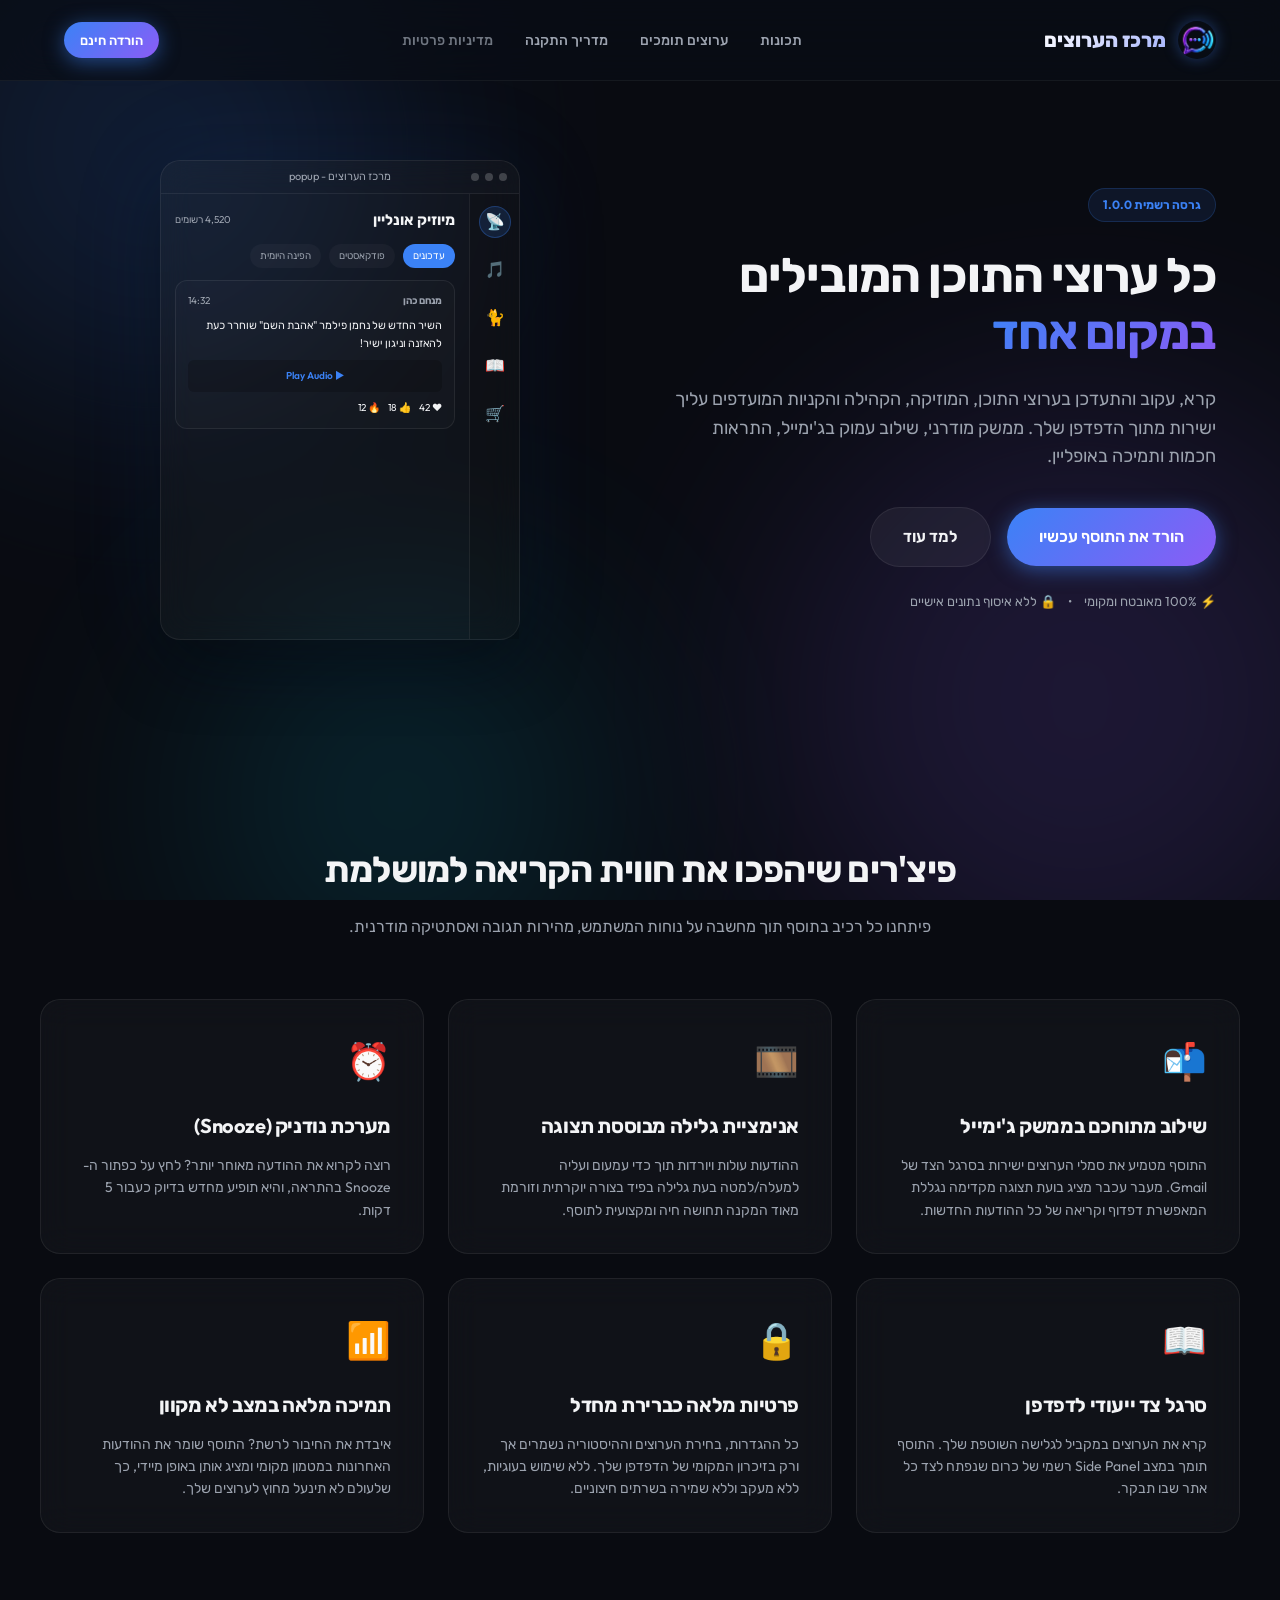
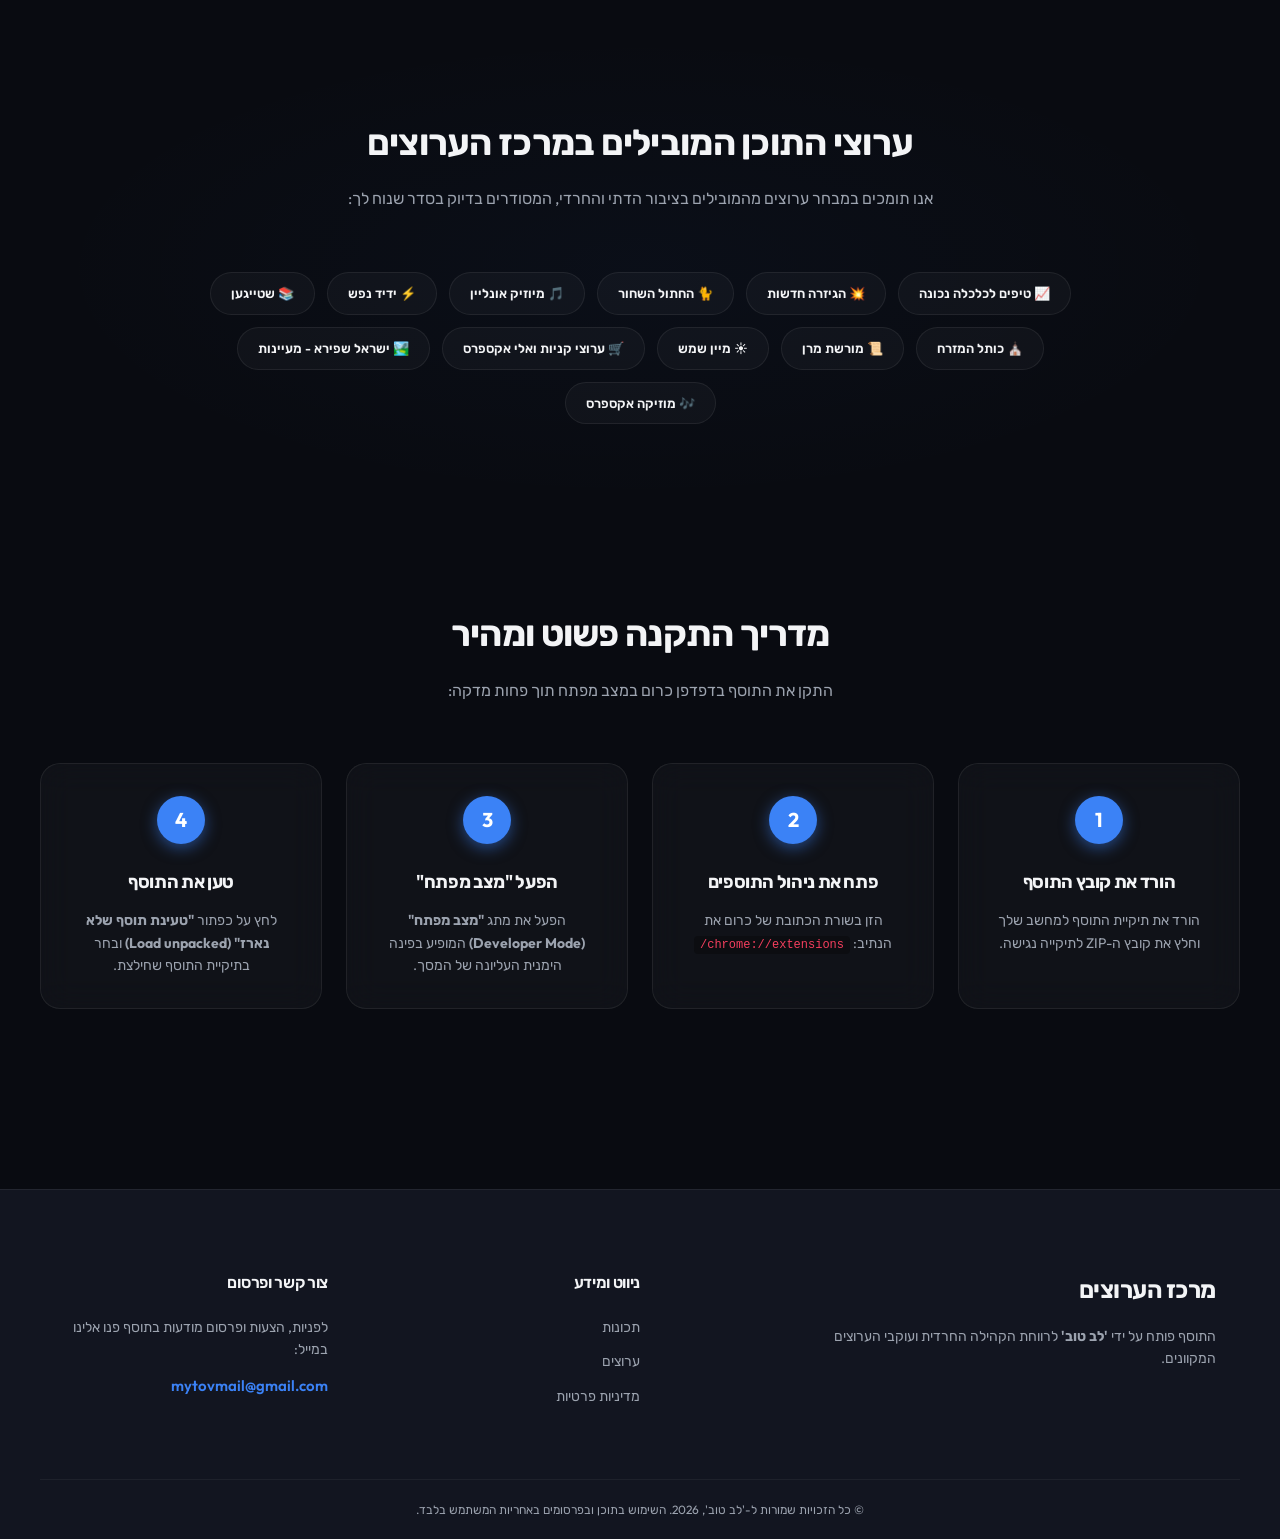
==== index.html @ 49b7ddda "Initial commit of Channel Center website landing page and privacy policy" ====
<!DOCTYPE html>
<html lang="he" dir="rtl">
<head>
  <meta charset="UTF-8">
  <meta name="viewport" content="width=device-width, initial-scale=1.0">
  <title>מרכז הערוצים - תוסף קריאת ערוצי תוכן לכרום</title>
  <!-- Google Fonts: Outfit & Inter for premium Hebrew/English typography -->
  <link rel="preconnect" href="https://fonts.googleapis.com">
  <link rel="preconnect" href="https://fonts.gstatic.com" crossorigin>
  <link href="https://fonts.googleapis.com/css2?family=Inter:wght@300;400;500;600;700;800&family=Outfit:wght@300;400;500;600;700;800&family=Rubik:wght@300;400;500;600;700;800&display=swap" rel="stylesheet">
  <link rel="stylesheet" href="style.css">
</head>
<body>
  <!-- Ambient background glow effect -->
  <div class="glow-container">
    <div class="glow-ball ball-1"></div>
    <div class="glow-ball ball-2"></div>
    <div class="glow-ball ball-3"></div>
  </div>

  <header class="main-header">
    <div class="header-container container">
      <div class="logo-area">
        <img src="logo.png" alt="לוגו מרכז הערוצים" class="logo-img" onerror="this.src='https://cdn-icons-png.flaticon.com/512/3661/3661348.png'">
        <span class="logo-text">מרכז הערוצים</span>
      </div>
      <nav class="main-nav">
        <a href="#features">תכונות</a>
        <a href="#channels">ערוצים תומכים</a>
        <a href="#installation">מדריך התקנה</a>
        <a href="privacy.html" class="nav-secondary">מדיניות פרטיות</a>
      </nav>
      <a href="#installation" class="btn btn-primary btn-sm">הורדה חינם</a>
    </div>
  </header>

  <main>
    <!-- Hero Section -->
    <section class="hero-section container">
      <div class="hero-content">
        <div class="badge">גרסה רשמית 1.0.0</div>
        <h1>כל ערוצי התוכן המובילים <span class="text-gradient">במקום אחד</span></h1>
        <p class="hero-subtitle">
          קרא, עקוב והתעדכן בערוצי התוכן, המוזיקה, הקהילה והקניות המועדפים עליך ישירות מתוך הדפדפן שלך. ממשק מודרני, שילוב עמוק בג'ימייל, התראות חכמות ותמיכה באופליין.
        </p>
        <div class="hero-actions">
          <a href="#installation" class="btn btn-primary btn-lg">הורד את התוסף עכשיו</a>
          <a href="#features" class="btn btn-secondary btn-lg">למד עוד</a>
        </div>
        <div class="hero-meta">
          <span>⚡ 100% מאובטח ומקומי</span>
          <span>•</span>
          <span>🔒 ללא איסוף נתונים אישיים</span>
        </div>
      </div>

      <!-- Extension Mockup Preview -->
      <div class="hero-mockup-wrapper">
        <div class="glass-card mockup-card">
          <div class="mockup-header">
            <div class="mockup-dots">
              <span></span><span></span><span></span>
            </div>
            <div class="mockup-title">מרכז הערוצים - popup</div>
          </div>
          <div class="mockup-body">
            <!-- Sidebar -->
            <div class="mockup-sidebar">
              <div class="mockup-sidebar-item active">📡</div>
              <div class="mockup-sidebar-item">🎵</div>
              <div class="mockup-sidebar-item">🐈</div>
              <div class="mockup-sidebar-item">📖</div>
              <div class="mockup-sidebar-item">🛒</div>
            </div>
            <!-- Main Content Area -->
            <div class="mockup-feed">
              <div class="mockup-feed-header">
                <span class="feed-ch-title">מיוזיק אונליין</span>
                <span class="feed-ch-badge">4,520 רשומים</span>
              </div>
              <div class="mockup-tabs">
                <span class="mockup-tab active">עדכונים</span>
                <span class="mockup-tab">פודקאסטים</span>
                <span class="mockup-tab">הפינה היומית</span>
              </div>
              <!-- Cards -->
              <div class="mockup-card-item">
                <div class="card-item-header">
                  <strong>מנחם כהן</strong>
                  <span>14:32</span>
                </div>
                <p>השיר החדש של נחמן פילמר "אהבת השם" שוחרר כעת להאזנה וניגון ישיר!</p>
                <div class="card-item-media">▶ Play Audio</div>
                <div class="card-item-reactions">
                  <span>❤️ 42</span><span>👍 18</span><span>🔥 12</span>
                </div>
              </div>
            </div>
          </div>
        </div>
      </div>
    </section>

    <!-- Features Section -->
    <section id="features" class="features-section container">
      <div class="section-header">
        <h2>פיצ'רים שיהפכו את חווית הקריאה למושלמת</h2>
        <p>פיתחנו כל רכיב בתוסף תוך מחשבה על נוחות המשתמש, מהירות תגובה ואסתטיקה מודרנית.</p>
      </div>

      <div class="features-grid">
        <!-- Feature 1 -->
        <div class="glass-card feature-card">
          <div class="feature-icon">📬</div>
          <h3>שילוב מתוחכם בממשק ג'ימייל</h3>
          <p>
            התוסף מטמיע את סמלי הערוצים ישירות בסרגל הצד של Gmail. מעבר עכבר מציג בועת תצוגה מקדימה נגללת המאפשרת דפדוף וקריאה של כל ההודעות החדשות.
          </p>
        </div>

        <!-- Feature 2 -->
        <div class="glass-card feature-card">
          <div class="feature-icon">🎞️</div>
          <h3>אנימציית גלילה מבוססת תצוגה</h3>
          <p>
            ההודעות עולות ויורדות תוך כדי עמעום ועליה למעלה/למטה בעת גלילה בפיד בצורה יוקרתית וזורמת מאוד המקנה תחושה חיה ומקצועית לתוסף.
          </p>
        </div>

        <!-- Feature 3 -->
        <div class="glass-card feature-card">
          <div class="feature-icon">⏰</div>
          <h3>מערכת נודניק (Snooze)</h3>
          <p>
            רוצה לקרוא את ההודעה מאוחר יותר? לחץ על כפתור ה-Snooze בהתראה, והיא תופיע מחדש בדיוק כעבור 5 דקות.
          </p>
        </div>

        <!-- Feature 4 -->
        <div class="glass-card feature-card">
          <div class="feature-icon">📖</div>
          <h3>סרגל צד ייעודי לדפדפן</h3>
          <p>
            קרא את הערוצים במקביל לגלישה השוטפת שלך. התוסף תומך במצב Side Panel רשמי של כרום שנפתח לצד כל אתר שבו תבקר.
          </p>
        </div>

        <!-- Feature 5 -->
        <div class="glass-card feature-card">
          <div class="feature-icon">🔒</div>
          <h3>פרטיות מלאה כברירת מחדל</h3>
          <p>
            כל ההגדרות, בחירת הערוצים וההיסטוריה נשמרים אך ורק בזיכרון המקומי של הדפדפן שלך. ללא שימוש בעוגיות, ללא מעקב וללא שמירה בשרתים חיצוניים.
          </p>
        </div>

        <!-- Feature 6 -->
        <div class="glass-card feature-card">
          <div class="feature-icon">📶</div>
          <h3>תמיכה מלאה במצב לא מקוון</h3>
          <p>
            איבדת את החיבור לרשת? התוסף שומר את ההודעות האחרונות במטמון מקומי ומציג אותן באופן מיידי, כך שלעולם לא תינעל מחוץ לערוצים שלך.
          </p>
        </div>
      </div>
    </section>

    <!-- Supported Channels Section -->
    <section id="channels" class="channels-section container">
      <div class="section-header">
        <h2>ערוצי התוכן המובילים במרכז הערוצים</h2>
        <p>אנו תומכים במבחר ערוצים מהמובילים בציבור הדתי והחרדי, המסודרים בדיוק בסדר שנוח לך:</p>
      </div>

      <div class="channels-list-showcase">
        <div class="channel-pill">📈 טיפים לכלכלה נכונה</div>
        <div class="channel-pill">💥 הגיזרה חדשות</div>
        <div class="channel-pill">🐈 החתול השחור</div>
        <div class="channel-pill">🎵 מיוזיק אונליין</div>
        <div class="channel-pill">⚡ ידיד נפש</div>
        <div class="channel-pill">📚 שטייגען</div>
        <div class="channel-pill">⛪ כותל המזרח</div>
        <div class="channel-pill">📜 מורשת מרן</div>
        <div class="channel-pill">☀️ מיין שמש</div>
        <div class="channel-pill">🛒 ערוצי קניות ואלי אקספרס</div>
        <div class="channel-pill">🏞️ ישראל שפירא - מעיינות</div>
        <div class="channel-pill">🎶 מוזיקה אקספרס</div>
      </div>
    </section>

    <!-- Installation & Setup Guide -->
    <section id="installation" class="installation-section container">
      <div class="section-header">
        <h2>מדריך התקנה פשוט ומהיר</h2>
        <p>התקן את התוסף בדפדפן כרום במצב מפתח תוך פחות מדקה:</p>
      </div>

      <div class="installation-steps">
        <div class="step-card glass-card">
          <div class="step-num">1</div>
          <h4>הורד את קובץ התוסף</h4>
          <p>הורד את תיקיית התוסף למחשב שלך וחלץ את קובץ ה-ZIP לתיקייה נגישה.</p>
        </div>

        <div class="step-card glass-card">
          <div class="step-num">2</div>
          <h4>פתח את ניהול התוספים</h4>
          <p>הזן בשורת הכתובת של כרום את הנתיב: <code>chrome://extensions/</code></p>
        </div>

        <div class="step-card glass-card">
          <div class="step-num">3</div>
          <h4>הפעל "מצב מפתח"</h4>
          <p>הפעל את מתג <strong>"מצב מפתח" (Developer Mode)</strong> המופיע בפינה הימנית העליונה של המסך.</p>
        </div>

        <div class="step-card glass-card">
          <div class="step-num">4</div>
          <h4>טען את התוסף</h4>
          <p>לחץ על כפתור <strong>"טעינת תוסף שלא נארז" (Load unpacked)</strong> ובחר בתיקיית התוסף שחילצת.</p>
        </div>
      </div>
    </section>
  </main>

  <footer class="main-footer">
    <div class="footer-container container">
      <div class="footer-about">
        <h3>מרכז הערוצים</h3>
        <p>התוסף פותח על ידי <strong>'לב טוב'</strong> לרווחת הקהילה החרדית ועוקבי הערוצים המקוונים.</p>
      </div>
      <div class="footer-links">
        <h4>ניווט ומידע</h4>
        <a href="#features">תכונות</a>
        <a href="#channels">ערוצים</a>
        <a href="privacy.html">מדיניות פרטיות</a>
      </div>
      <div class="footer-contact">
        <h4>צור קשר ופרסום</h4>
        <p>לפניות, הצעות ופרסום מודעות בתוסף פנו אלינו במייל:</p>
        <a href="mailto:mytovmail@gmail.com" class="mail-link">mytovmail@gmail.com</a>
      </div>
    </div>
    <div class="footer-bottom container">
      <p>© כל הזכויות שמורות ל-'לב טוב', 2026. השימוש בתוכן ובפרסומים באחריות המשתמש בלבד.</p>
    </div>
  </footer>

  <script src="script.js"></script>
</body>
</html>
---- style.css ----
/* Reset & Global Styles */
* {
  margin: 0;
  padding: 0;
  box-sizing: border-box;
}

:root {
  --bg-primary: #090b11;
  --bg-secondary: #121520;
  --bg-glass: rgba(255, 255, 255, 0.03);
  --border-glass: rgba(255, 255, 255, 0.07);
  --text: #f3f4f6;
  --text-muted: #9ca3af;
  --accent: #3b82f6;
  --accent-glow: rgba(59, 130, 246, 0.5);
  --accent-purple: #8b5cf6;
  --radius-lg: 20px;
  --radius-md: 12px;
  --transition: all 0.3s cubic-bezier(0.16, 1, 0.3, 1);
}

html {
  scroll-behavior: smooth;
}

body {
  background-color: var(--bg-primary);
  color: var(--text);
  font-family: 'Outfit', 'Rubik', 'Inter', sans-serif;
  overflow-x: hidden;
  line-height: 1.6;
  text-align: right;
}

.container {
  width: 100%;
  max-width: 1200px;
  margin: 0 auto;
  padding: 0 24px;
}

/* Ambient Background Glow */
.glow-container {
  position: absolute;
  top: 0;
  left: 0;
  width: 100%;
  height: 100%;
  overflow: hidden;
  z-index: -1;
  pointer-events: none;
}

.glow-ball {
  position: absolute;
  border-radius: 50%;
  filter: blur(120px);
  opacity: 0.15;
}

.ball-1 {
  width: 500px;
  height: 500px;
  background: var(--accent);
  top: -100px;
  left: -100px;
}

.ball-2 {
  width: 600px;
  height: 600px;
  background: var(--accent-purple);
  top: 400px;
  right: -100px;
}

.ball-3 {
  width: 400px;
  height: 400px;
  background: #06b6d4;
  bottom: -100px;
  left: 200px;
}

/* Typography Utility */
h1, h2, h3, h4 {
  font-weight: 700;
  letter-spacing: -0.02em;
}

.text-gradient {
  background: linear-gradient(135deg, var(--accent) 0%, var(--accent-purple) 100%);
  -webkit-background-clip: text;
  -webkit-text-fill-color: transparent;
}

/* Glassmorphic Card */
.glass-card {
  background: var(--bg-glass);
  border: 1px solid var(--border-glass);
  border-radius: var(--radius-lg);
  backdrop-filter: blur(16px);
  -webkit-backdrop-filter: blur(16px);
  transition: var(--transition);
}

/* Buttons */
.btn {
  display: inline-flex;
  align-items: center;
  justify-content: center;
  font-weight: 600;
  text-decoration: none;
  border-radius: 30px;
  transition: var(--transition);
  cursor: pointer;
}

.btn-primary {
  background: linear-gradient(135deg, var(--accent) 0%, var(--accent-purple) 100%);
  color: white;
  box-shadow: 0 4px 20px var(--accent-glow);
}

.btn-primary:hover {
  transform: translateY(-2px);
  box-shadow: 0 6px 24px rgba(59, 130, 246, 0.7);
}

.btn-secondary {
  background: rgba(255, 255, 255, 0.05);
  color: var(--text);
  border: 1px solid var(--border-glass);
}

.btn-secondary:hover {
  background: rgba(255, 255, 255, 0.1);
  transform: translateY(-2px);
}

.btn-sm {
  padding: 8px 16px;
  font-size: 13px;
}

.btn-lg {
  padding: 16px 32px;
  font-size: 16px;
}

/* Main Header */
.main-header {
  position: fixed;
  top: 0;
  left: 0;
  width: 100%;
  z-index: 1000;
  backdrop-filter: blur(20px);
  -webkit-backdrop-filter: blur(20px);
  border-bottom: 1px solid rgba(255, 255, 255, 0.05);
  background: rgba(9, 13, 22, 0.7);
}

.header-container {
  height: 80px;
  display: flex;
  align-items: center;
  justify-content: space-between;
}

.logo-area {
  display: flex;
  align-items: center;
  gap: 12px;
}

.logo-img {
  width: 38px;
  height: 38px;
  border-radius: 50%;
  object-fit: cover;
  box-shadow: 0 0 15px rgba(59, 130, 246, 0.4);
}

.logo-text {
  font-size: 20px;
  font-weight: 800;
  background: linear-gradient(135deg, #fff 0%, #a5b4fc 100%);
  -webkit-background-clip: text;
  -webkit-text-fill-color: transparent;
}

.main-nav {
  display: flex;
  align-items: center;
  gap: 32px;
}

.main-nav a {
  color: var(--text-muted);
  text-decoration: none;
  font-weight: 500;
  font-size: 14px;
  transition: var(--transition);
}

.main-nav a:hover {
  color: var(--text);
}

.main-nav .nav-secondary {
  opacity: 0.7;
}

/* Hero Section */
.hero-section {
  padding-top: 160px;
  padding-bottom: 100px;
  display: flex;
  align-items: center;
  justify-content: space-between;
  gap: 48px;
}

.hero-content {
  flex: 1;
  max-width: 600px;
}

.badge {
  display: inline-block;
  padding: 6px 14px;
  border-radius: 20px;
  background: rgba(59, 130, 246, 0.1);
  color: var(--accent);
  border: 1px solid rgba(59, 130, 246, 0.2);
  font-size: 12px;
  font-weight: 700;
  margin-bottom: 24px;
}

.hero-content h1 {
  font-size: 48px;
  line-height: 1.2;
  margin-bottom: 24px;
}

.hero-subtitle {
  color: var(--text-muted);
  font-size: 18px;
  margin-bottom: 36px;
  font-weight: 400;
}

.hero-actions {
  display: flex;
  align-items: center;
  gap: 16px;
  margin-bottom: 24px;
}

.hero-meta {
  font-size: 13px;
  color: var(--text-muted);
  display: flex;
  gap: 12px;
}

/* Extension Mockup */
.hero-mockup-wrapper {
  flex: 1;
  display: flex;
  justify-content: center;
}

.mockup-card {
  width: 360px;
  height: 480px;
  display: flex;
  flex-direction: column;
  box-shadow: 0 30px 60px rgba(0,0,0,0.4), 0 0 100px rgba(59, 130, 246, 0.1);
}

.mockup-header {
  padding: 12px;
  border-bottom: 1px solid var(--border-glass);
  display: flex;
  align-items: center;
  position: relative;
}

.mockup-dots {
  display: flex;
  gap: 6px;
}

.mockup-dots span {
  width: 8px;
  height: 8px;
  border-radius: 50%;
  background: rgba(255,255,255,0.2);
}

.mockup-title {
  position: absolute;
  left: 50%;
  top: 50%;
  transform: translate(-50%, -50%);
  font-size: 11px;
  color: var(--text-muted);
}

.mockup-body {
  display: flex;
  flex: 1;
  overflow: hidden;
}

.mockup-sidebar {
  width: 50px;
  border-left: 1px solid var(--border-glass);
  display: flex;
  flex-direction: column;
  align-items: center;
  padding: 12px 0;
  gap: 16px;
  background: rgba(0,0,0,0.15);
}

.mockup-sidebar-item {
  width: 32px;
  height: 32px;
  border-radius: 50%;
  display: flex;
  align-items: center;
  justify-content: center;
  font-size: 16px;
  cursor: pointer;
  transition: var(--transition);
}

.mockup-sidebar-item.active {
  background: rgba(59, 130, 246, 0.15);
  border: 1px solid rgba(59, 130, 246, 0.3);
}

.mockup-feed {
  flex: 1;
  padding: 14px;
  display: flex;
  flex-direction: column;
  gap: 12px;
  overflow-y: auto;
}

.mockup-feed-header {
  display: flex;
  justify-content: space-between;
  align-items: center;
}

.feed-ch-title {
  font-weight: 700;
  font-size: 15px;
}

.feed-ch-badge {
  font-size: 10px;
  color: var(--text-muted);
}

.mockup-tabs {
  display: flex;
  gap: 8px;
}

.mockup-tab {
  font-size: 10px;
  padding: 4px 10px;
  border-radius: 20px;
  background: rgba(255,255,255,0.03);
  color: var(--text-muted);
}

.mockup-tab.active {
  background: var(--accent);
  color: white;
}

.mockup-card-item {
  background: rgba(255,255,255,0.02);
  border: 1px solid var(--border-glass);
  border-radius: var(--radius-md);
  padding: 12px;
  display: flex;
  flex-direction: column;
  gap: 8px;
}

.card-item-header {
  display: flex;
  justify-content: space-between;
  font-size: 10px;
  color: var(--text-muted);
}

.mockup-card-item p {
  font-size: 11px;
}

.card-item-media {
  background: rgba(0,0,0,0.2);
  padding: 8px;
  border-radius: 6px;
  font-size: 10px;
  text-align: center;
  color: var(--accent);
  font-weight: 600;
}

.card-item-reactions {
  display: flex;
  gap: 8px;
  font-size: 10px;
}

/* Features Section */
.features-section {
  padding: 100px 0;
}

.section-header {
  text-align: center;
  max-width: 700px;
  margin: 0 auto 60px;
}

.section-header h2 {
  font-size: 36px;
  margin-bottom: 16px;
}

.section-header p {
  color: var(--text-muted);
  font-size: 16px;
}

.features-grid {
  display: grid;
  grid-template-columns: repeat(auto-fill, minmax(320px, 1fr));
  gap: 24px;
}

.feature-card {
  padding: 32px;
}

.feature-card:hover {
  transform: translateY(-4px);
  border-color: rgba(59, 130, 246, 0.2);
  box-shadow: 0 10px 30px rgba(59, 130, 246, 0.05);
}

.feature-icon {
  font-size: 36px;
  margin-bottom: 20px;
}

.feature-card h3 {
  font-size: 20px;
  margin-bottom: 12px;
}

.feature-card p {
  color: var(--text-muted);
  font-size: 14px;
}

/* Channels Showcase */
.channels-section {
  padding: 80px 0;
  background: radial-gradient(50% 50% at 50% 50%, rgba(59, 130, 246, 0.03) 0%, transparent 100%);
}

.channels-list-showcase {
  display: flex;
  flex-wrap: wrap;
  gap: 12px;
  justify-content: center;
  max-width: 900px;
  margin: 40px auto 0;
}

.channel-pill {
  background: var(--bg-glass);
  border: 1px solid var(--border-glass);
  padding: 10px 20px;
  border-radius: 30px;
  font-size: 13px;
  font-weight: 600;
  transition: var(--transition);
  cursor: default;
}

.channel-pill:hover {
  border-color: var(--accent);
  color: var(--accent);
  transform: translateY(-2px);
  box-shadow: 0 4px 15px rgba(59,130,246,0.15);
}

/* Installation Guide */
.installation-section {
  padding: 100px 0;
}

.installation-steps {
  display: grid;
  grid-template-columns: repeat(auto-fill, minmax(260px, 1fr));
  gap: 24px;
  margin-top: 40px;
}

.step-card {
  padding: 32px;
  text-align: center;
  position: relative;
}

.step-num {
  width: 48px;
  height: 48px;
  border-radius: 50%;
  background: var(--accent);
  color: white;
  display: flex;
  align-items: center;
  justify-content: center;
  font-size: 20px;
  font-weight: 700;
  margin: 0 auto 24px;
  box-shadow: 0 4px 15px var(--accent-glow);
}

.step-card h4 {
  font-size: 18px;
  margin-bottom: 12px;
}

.step-card p {
  color: var(--text-muted);
  font-size: 14px;
}

.step-card code {
  background: rgba(0,0,0,0.3);
  padding: 2px 6px;
  border-radius: 4px;
  font-family: monospace;
  font-size: 12px;
  color: #f43f5e;
}

/* Main Footer */
.main-footer {
  background: var(--bg-secondary);
  border-top: 1px solid var(--border-glass);
  padding: 80px 0 20px;
  margin-top: 80px;
}

.footer-container {
  display: flex;
  flex-wrap: wrap;
  gap: 48px;
  justify-content: space-between;
  margin-bottom: 60px;
}

.footer-about {
  flex: 2;
  min-width: 280px;
}

.footer-about h3 {
  font-size: 24px;
  margin-bottom: 16px;
}

.footer-about p {
  color: var(--text-muted);
  font-size: 14px;
  max-width: 400px;
}

.footer-links, .footer-contact {
  flex: 1;
  min-width: 200px;
}

.footer-links h4, .footer-contact h4 {
  font-size: 16px;
  margin-bottom: 20px;
  font-weight: 600;
}

.footer-links a {
  display: block;
  color: var(--text-muted);
  text-decoration: none;
  margin-bottom: 12px;
  font-size: 14px;
  transition: var(--transition);
}

.footer-links a:hover {
  color: var(--text);
  padding-right: 4px;
}

.footer-contact p {
  color: var(--text-muted);
  font-size: 14px;
  margin-bottom: 12px;
}

.mail-link {
  color: var(--accent);
  text-decoration: none;
  font-weight: 600;
  font-size: 15px;
}

.mail-link:hover {
  text-decoration: underline;
}

.footer-bottom {
  border-top: 1px solid rgba(255,255,255,0.05);
  padding-top: 20px;
  text-align: center;
  font-size: 12px;
  color: var(--text-muted);
}

/* Responsive adjustments */
@media (max-width: 968px) {
  .hero-section {
    flex-direction: column-reverse;
    text-align: center;
    padding-top: 120px;
    gap: 32px;
  }
  
  .hero-content {
    max-width: 100%;
  }

  .hero-meta {
    justify-content: center;
  }
  
  .main-nav {
    display: none;
  }
}
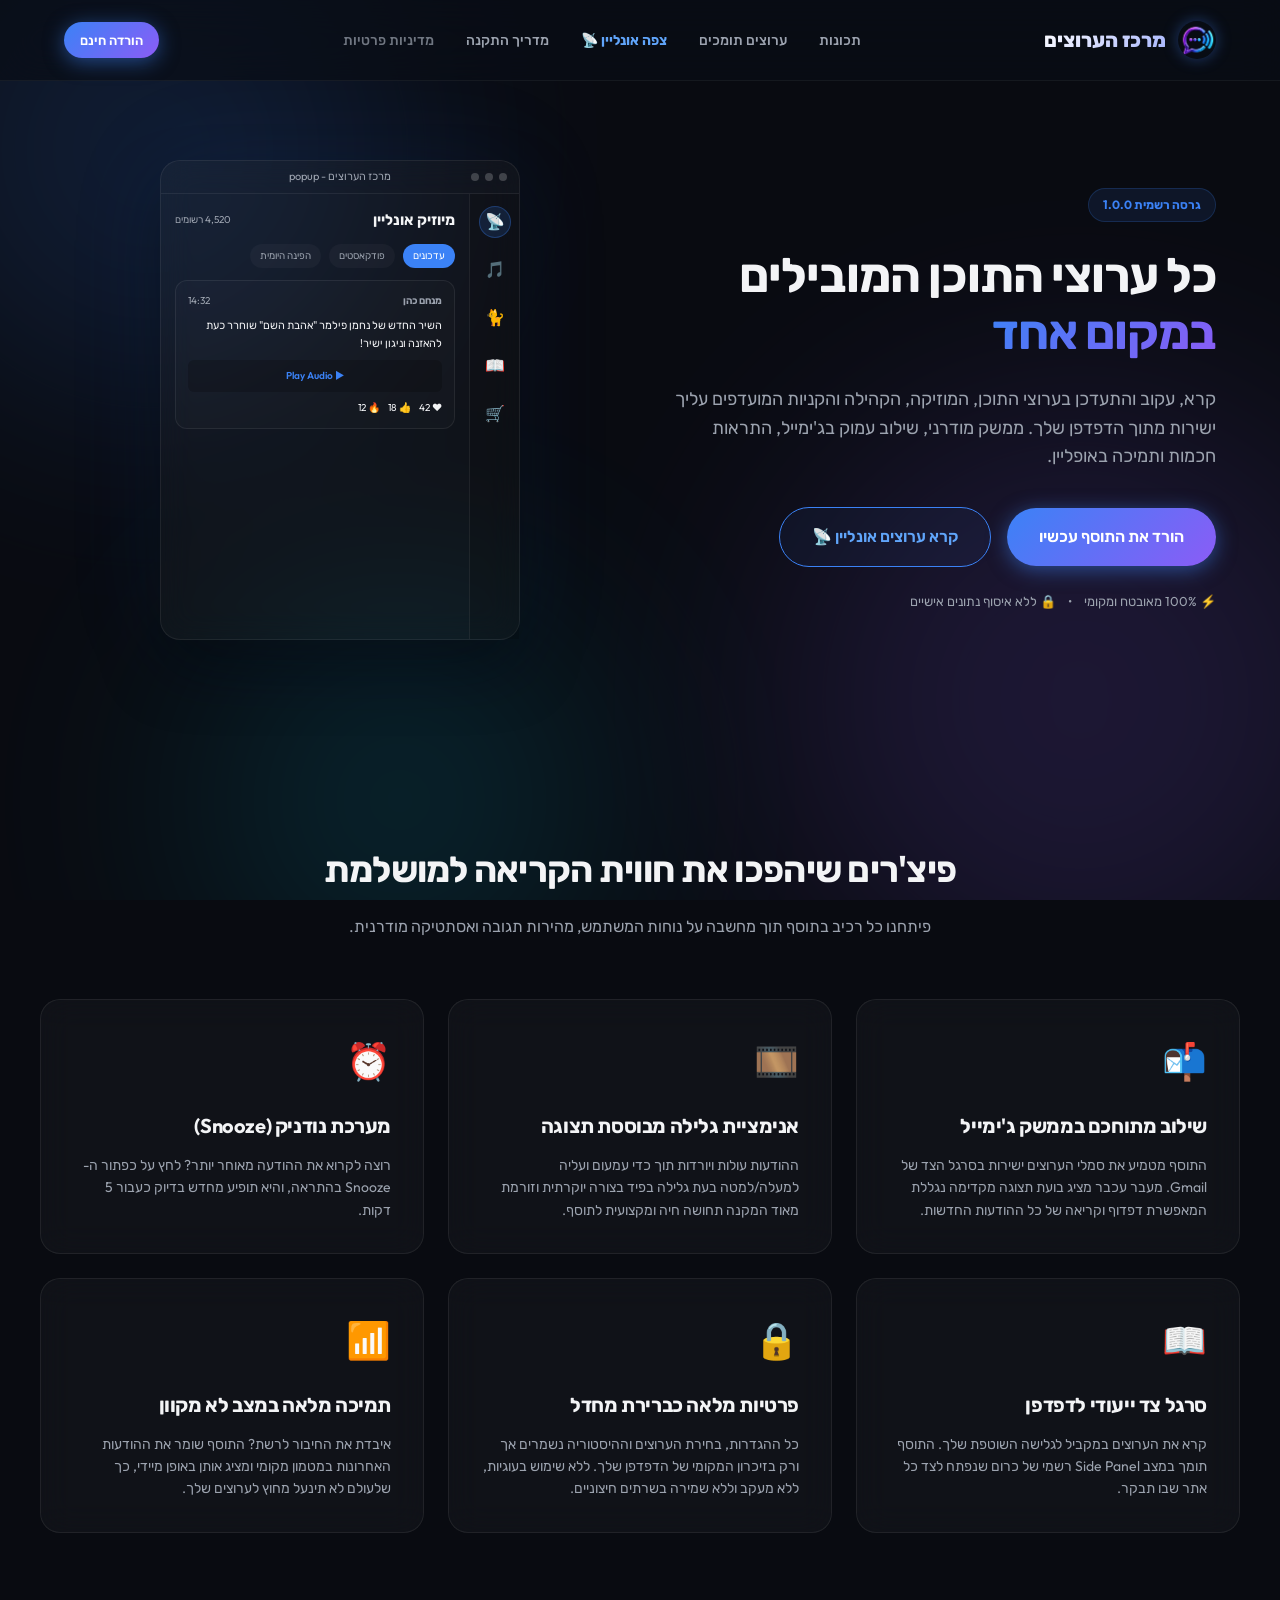
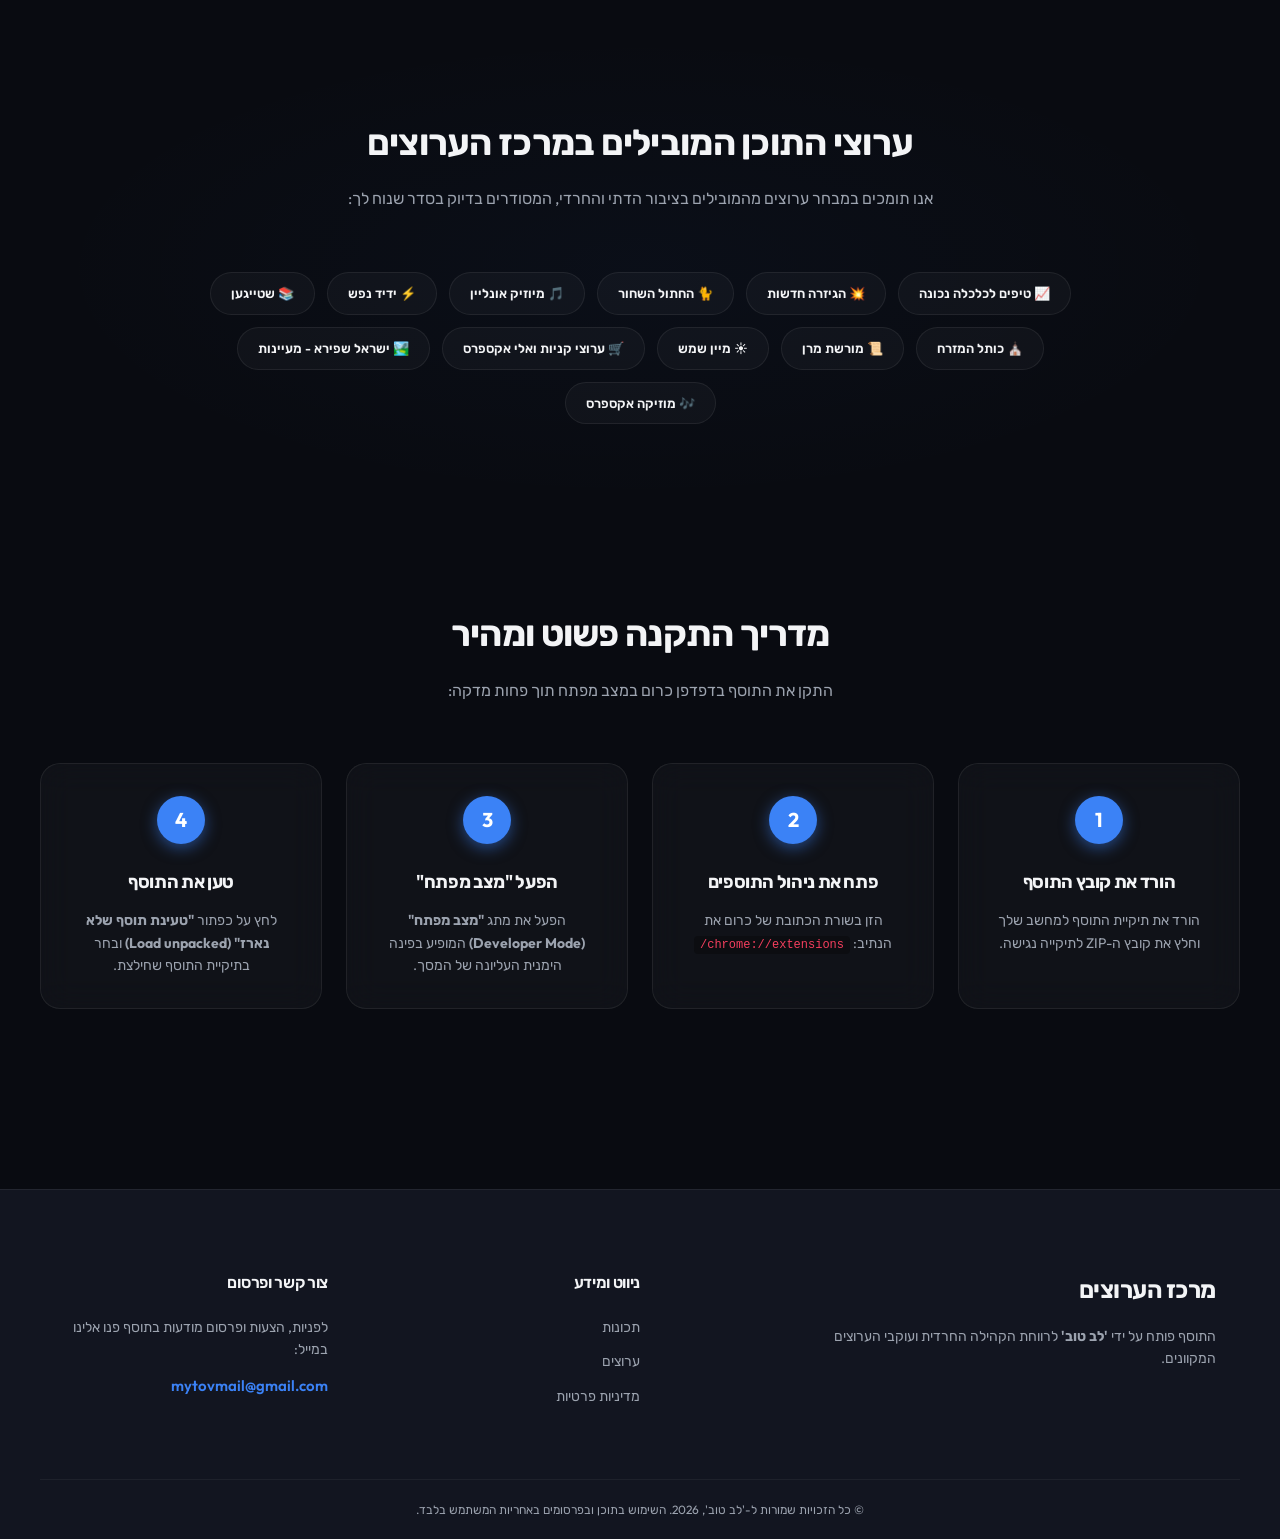
==== commit d6f34b58: "Add online channels viewer app (viewer.html) and integrate links" ====
--- a/index.html
+++ b/index.html
@@ -27,6 +27,7 @@
       <nav class="main-nav">
         <a href="#features">תכונות</a>
         <a href="#channels">ערוצים תומכים</a>
+        <a href="viewer.html" style="font-weight: 700; color: #60a5fa;">צפה אונליין 📡</a>
         <a href="#installation">מדריך התקנה</a>
         <a href="privacy.html" class="nav-secondary">מדיניות פרטיות</a>
       </nav>
@@ -45,7 +46,7 @@
         </p>
         <div class="hero-actions">
           <a href="#installation" class="btn btn-primary btn-lg">הורד את התוסף עכשיו</a>
-          <a href="#features" class="btn btn-secondary btn-lg">למד עוד</a>
+          <a href="viewer.html" class="btn btn-secondary btn-lg" style="border-color: var(--accent); color: #60a5fa; background: rgba(59, 130, 246, 0.05);">קרא ערוצים אונליין 📡</a>
         </div>
         <div class="hero-meta">
           <span>⚡ 100% מאובטח ומקומי</span>
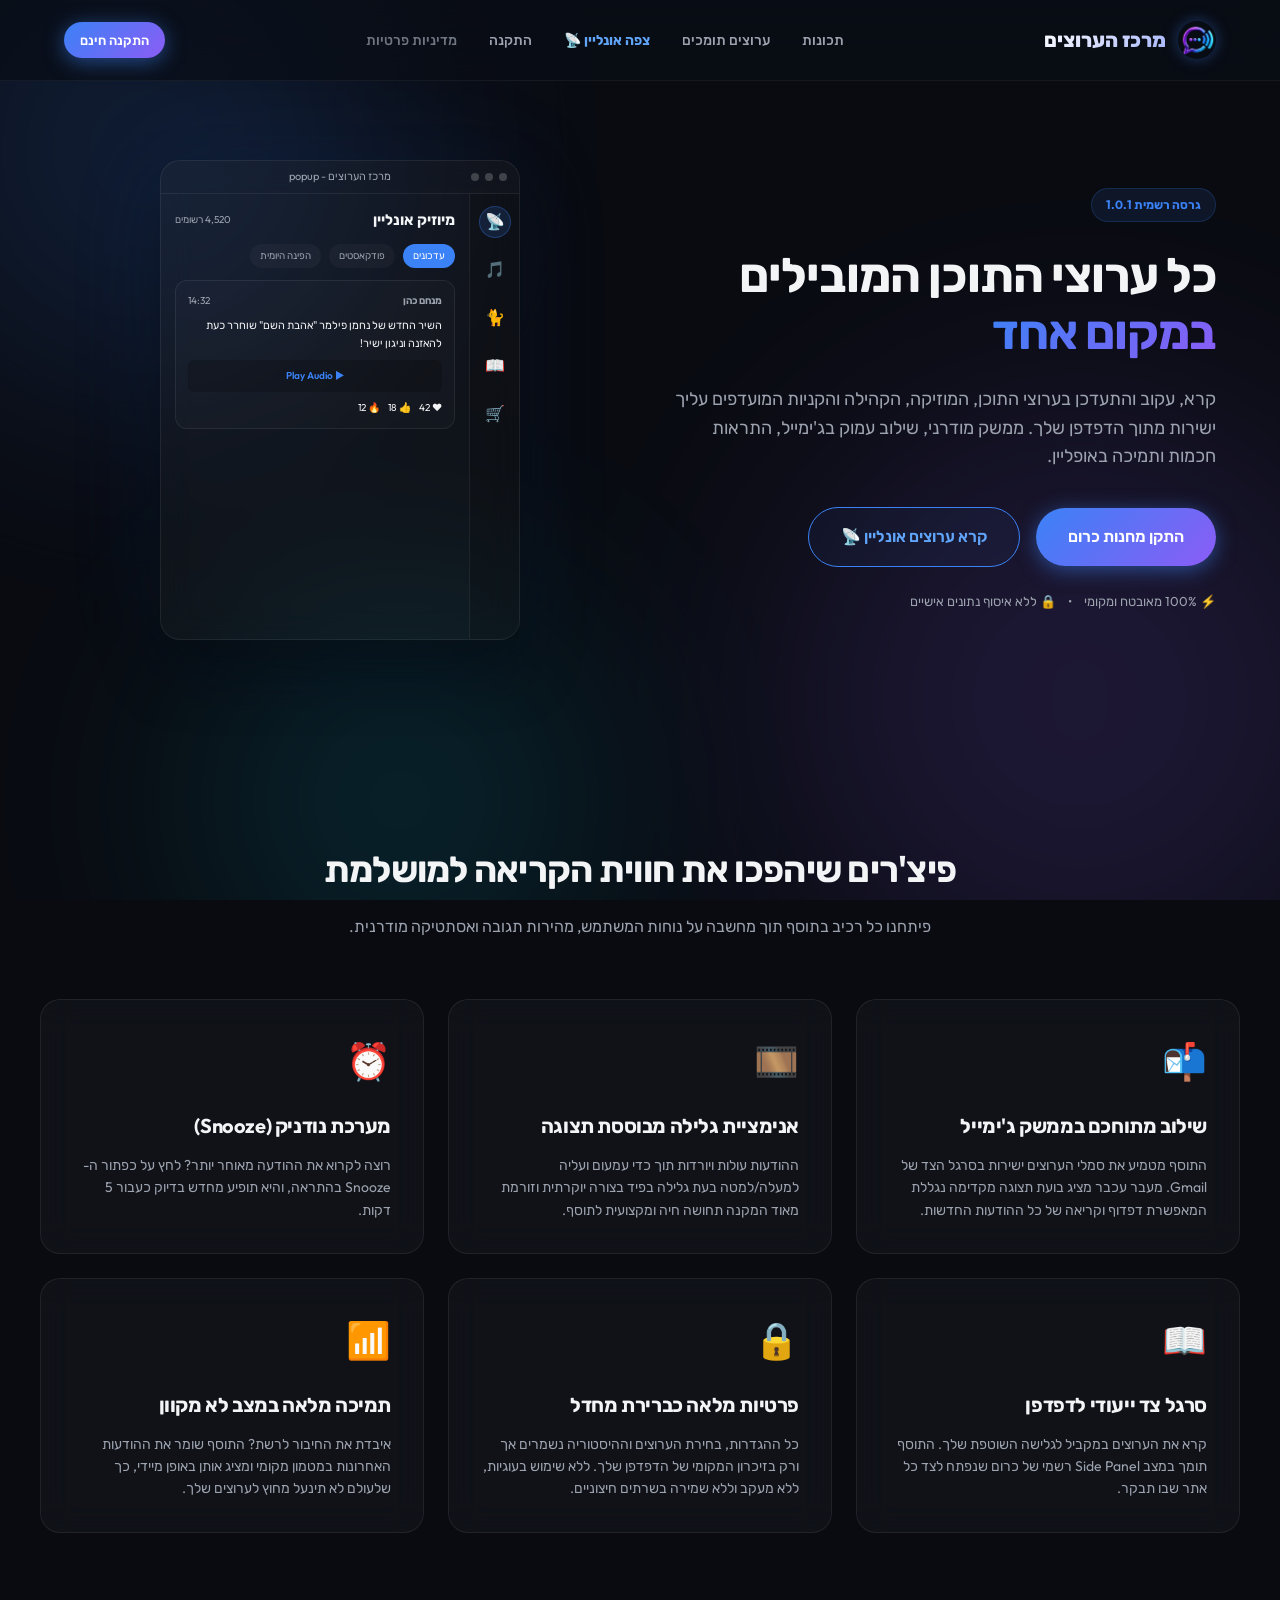
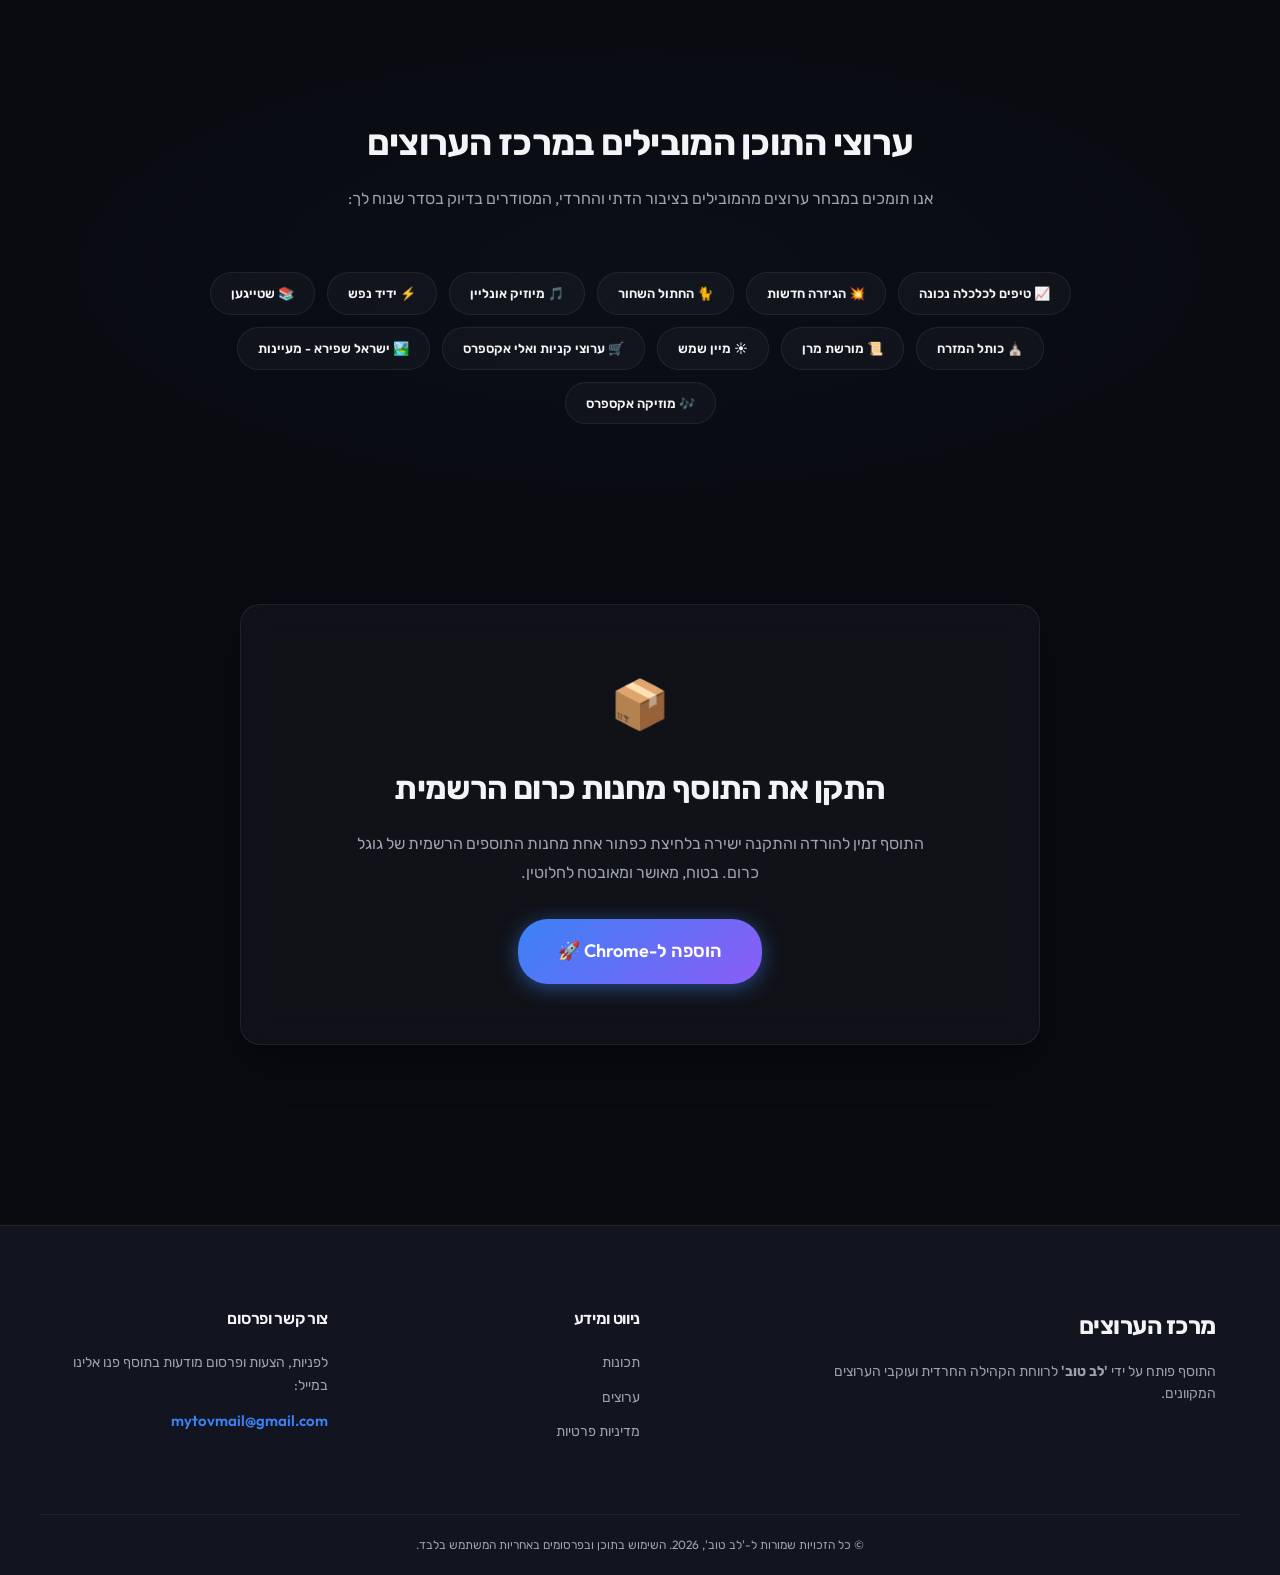
==== commit 39d98312: "Update index.html with Chrome Web Store links and CWS card" ====
--- a/index.html
+++ b/index.html
@@ -28,10 +28,10 @@
         <a href="#features">תכונות</a>
         <a href="#channels">ערוצים תומכים</a>
         <a href="viewer.html" style="font-weight: 700; color: #60a5fa;">צפה אונליין 📡</a>
-        <a href="#installation">מדריך התקנה</a>
+        <a href="#installation">התקנה</a>
         <a href="privacy.html" class="nav-secondary">מדיניות פרטיות</a>
       </nav>
-      <a href="#installation" class="btn btn-primary btn-sm">הורדה חינם</a>
+      <a href="https://chromewebstore.google.com/detail/%D7%9E%D7%A8%D7%9B%D7%96-%D7%94%D7%A2%D7%A8%D7%95%D7%A6%D7%99%D7%9D/jkabbnmfnadhmckacibcpaekbobldahj" target="_blank" class="btn btn-primary btn-sm">התקנה חינם</a>
     </div>
   </header>
 
@@ -39,13 +39,13 @@
     <!-- Hero Section -->
     <section class="hero-section container">
       <div class="hero-content">
-        <div class="badge">גרסה רשמית 1.0.0</div>
+        <div class="badge">גרסה רשמית 1.0.1</div>
         <h1>כל ערוצי התוכן המובילים <span class="text-gradient">במקום אחד</span></h1>
         <p class="hero-subtitle">
           קרא, עקוב והתעדכן בערוצי התוכן, המוזיקה, הקהילה והקניות המועדפים עליך ישירות מתוך הדפדפן שלך. ממשק מודרני, שילוב עמוק בג'ימייל, התראות חכמות ותמיכה באופליין.
         </p>
         <div class="hero-actions">
-          <a href="#installation" class="btn btn-primary btn-lg">הורד את התוסף עכשיו</a>
+          <a href="https://chromewebstore.google.com/detail/%D7%9E%D7%A8%D7%9B%D7%96-%D7%94%D7%A2%D7%A8%D7%95%D7%A6%D7%99%D7%9D/jkabbnmfnadhmckacibcpaekbobldahj" target="_blank" class="btn btn-primary btn-lg">התקן מחנות כרום</a>
           <a href="viewer.html" class="btn btn-secondary btn-lg" style="border-color: var(--accent); color: #60a5fa; background: rgba(59, 130, 246, 0.05);">קרא ערוצים אונליין 📡</a>
         </div>
         <div class="hero-meta">
@@ -190,36 +190,14 @@
     </section>
 
     <!-- Installation & Setup Guide -->
-    <section id="installation" class="installation-section container">
-      <div class="section-header">
-        <h2>מדריך התקנה פשוט ומהיר</h2>
-        <p>התקן את התוסף בדפדפן כרום במצב מפתח תוך פחות מדקה:</p>
-      </div>
-
-      <div class="installation-steps">
-        <div class="step-card glass-card">
-          <div class="step-num">1</div>
-          <h4>הורד את קובץ התוסף</h4>
-          <p>הורד את תיקיית התוסף למחשב שלך וחלץ את קובץ ה-ZIP לתיקייה נגישה.</p>
-        </div>
-
-        <div class="step-card glass-card">
-          <div class="step-num">2</div>
-          <h4>פתח את ניהול התוספים</h4>
-          <p>הזן בשורת הכתובת של כרום את הנתיב: <code>chrome://extensions/</code></p>
-        </div>
-
-        <div class="step-card glass-card">
-          <div class="step-num">3</div>
-          <h4>הפעל "מצב מפתח"</h4>
-          <p>הפעל את מתג <strong>"מצב מפתח" (Developer Mode)</strong> המופיע בפינה הימנית העליונה של המסך.</p>
-        </div>
-
-        <div class="step-card glass-card">
-          <div class="step-num">4</div>
-          <h4>טען את התוסף</h4>
-          <p>לחץ על כפתור <strong>"טעינת תוסף שלא נארז" (Load unpacked)</strong> ובחר בתיקיית התוסף שחילצת.</p>
-        </div>
+    <section id="installation" class="installation-section container" style="text-align: center;">
+      <div class="glass-card" style="padding: 60px 40px; max-width: 800px; margin: 0 auto; box-shadow: 0 20px 40px rgba(0,0,0,0.3);">
+        <div class="feature-icon" style="font-size: 48px; margin-bottom: 20px;">📦</div>
+        <h2 style="font-size: 32px; margin-bottom: 16px;">התקן את התוסף מחנות כרום הרשמית</h2>
+        <p style="color: var(--text-muted); font-size: 16px; max-width: 600px; margin: 0 auto 32px; line-height: 1.8;">
+          התוסף זמין להורדה והתקנה ישירה בלחיצת כפתור אחת מחנות התוספים הרשמית של גוגל כרום. בטוח, מאושר ומאובטח לחלוטין.
+        </p>
+        <a href="https://chromewebstore.google.com/detail/%D7%9E%D7%A8%D7%9B%D7%96-%D7%94%D7%A2%D7%A8%D7%95%D7%A6%D7%99%D7%9D/jkabbnmfnadhmckacibcpaekbobldahj" target="_blank" class="btn btn-primary btn-lg" style="padding: 18px 40px; font-size: 18px;">הוספה ל-Chrome 🚀</a>
       </div>
     </section>
   </main>
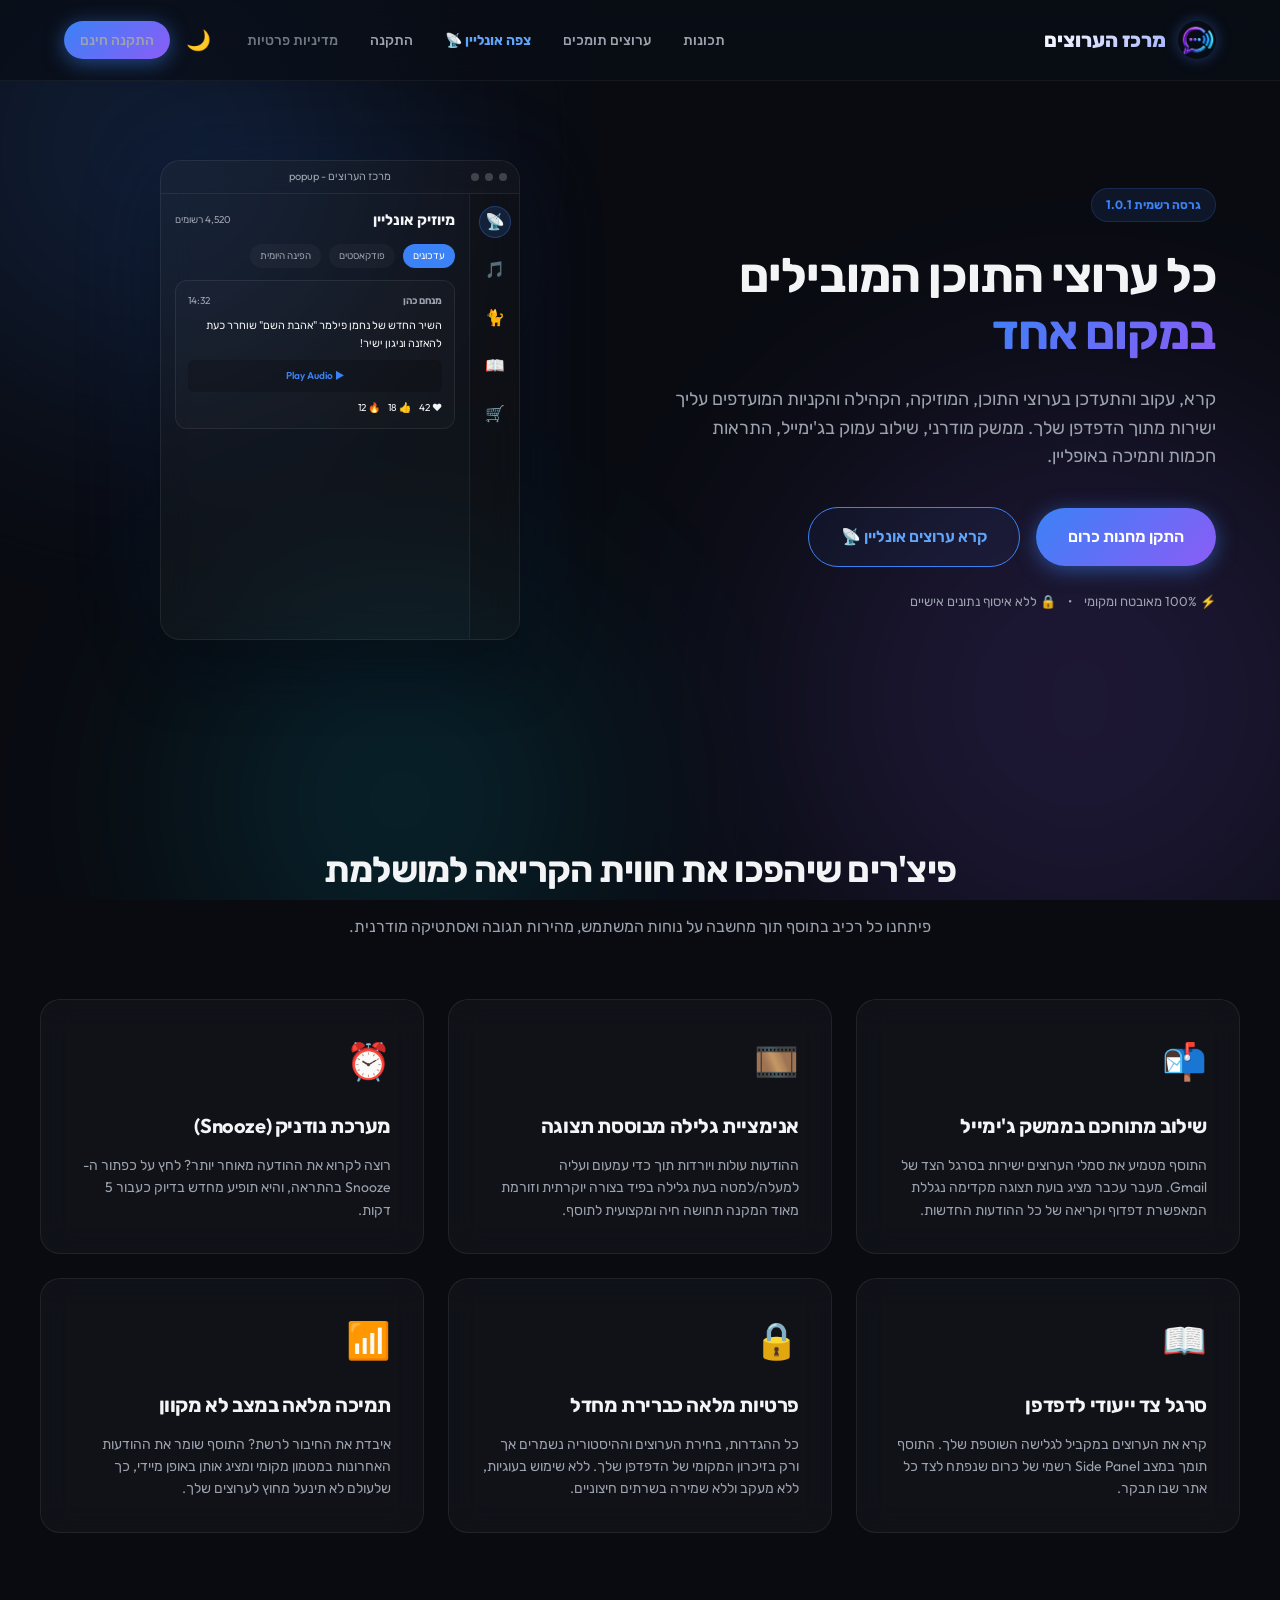
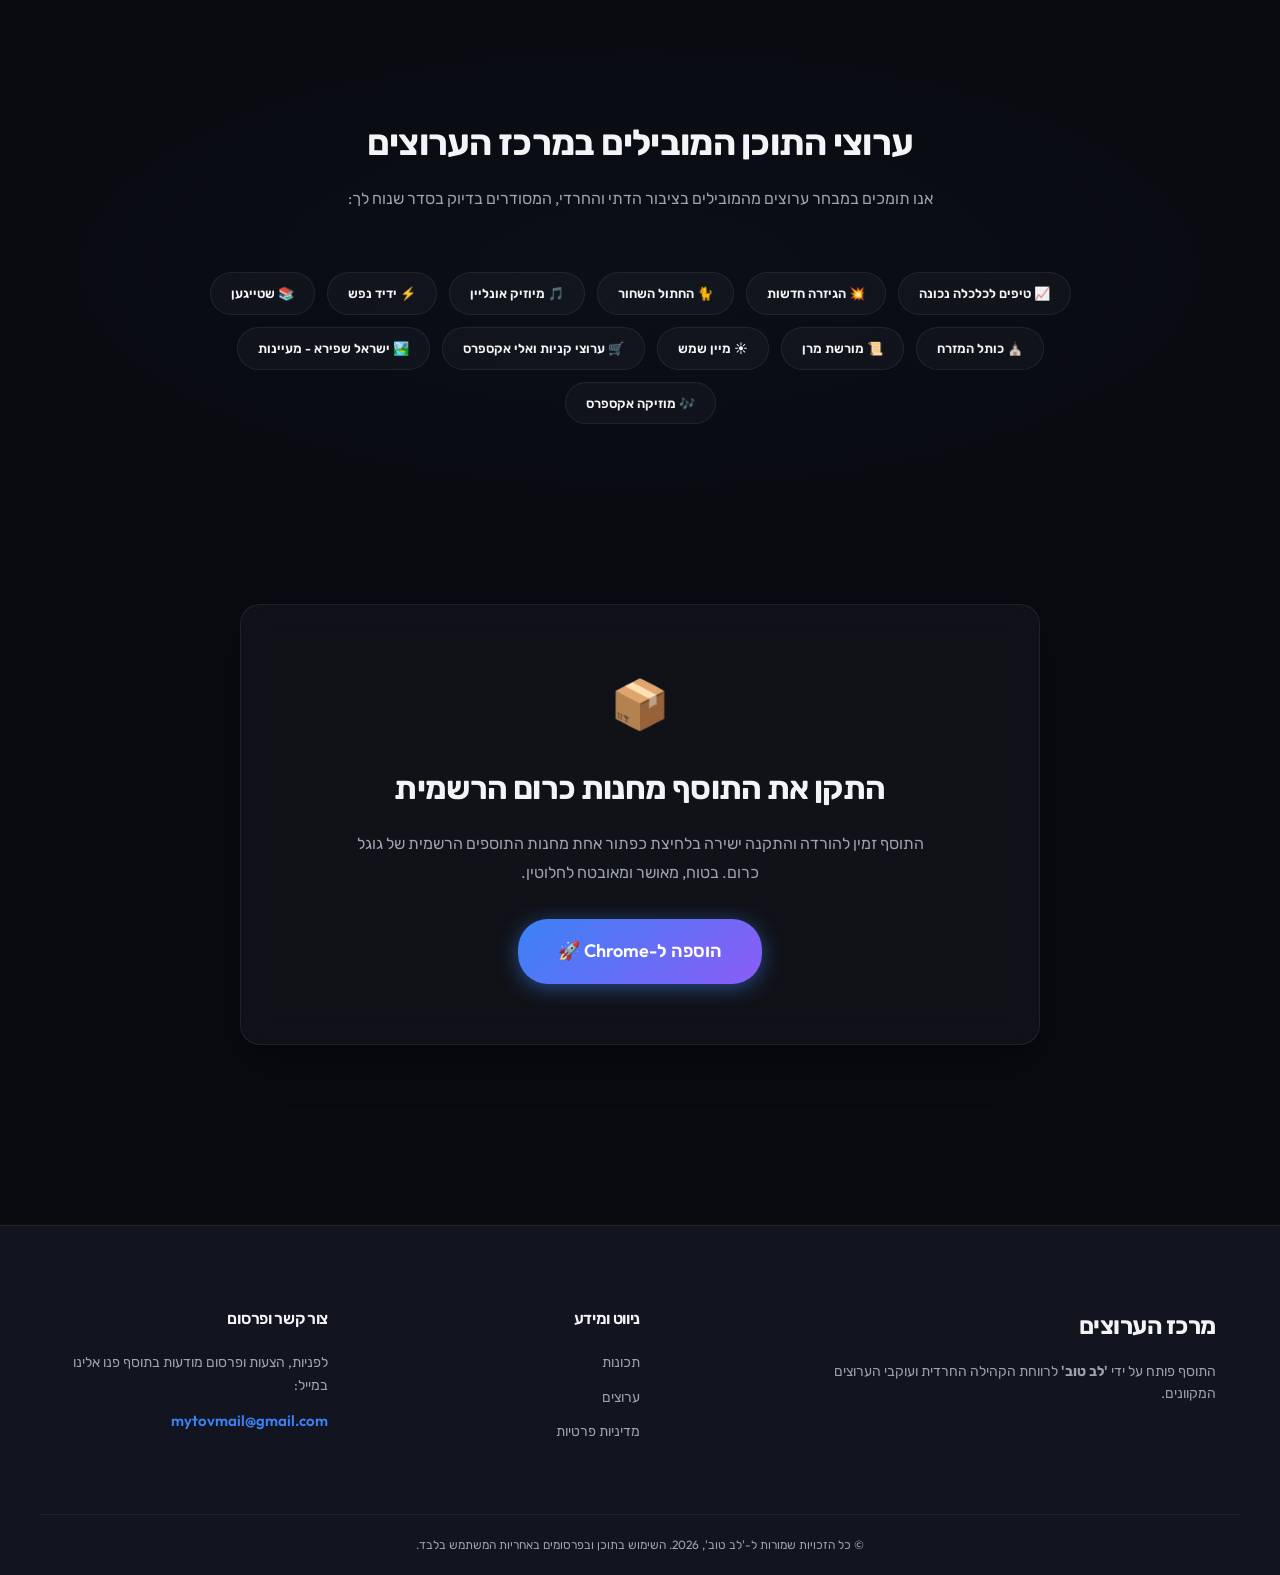
==== commit 0bd91990: "Implement aggregated Home videos feed, light/dark mode, and CSP fixes" ====
--- a/index.html
+++ b/index.html
@@ -30,8 +30,10 @@
         <a href="viewer.html" style="font-weight: 700; color: #60a5fa;">צפה אונליין 📡</a>
         <a href="#installation">התקנה</a>
         <a href="privacy.html" class="nav-secondary">מדיניות פרטיות</a>
-      </nav>
-      <a href="https://chromewebstore.google.com/detail/%D7%9E%D7%A8%D7%9B%D7%96-%D7%94%D7%A2%D7%A8%D7%95%D7%A6%D7%99%D7%9D/jkabbnmfnadhmckacibcpaekbobldahj" target="_blank" class="btn btn-primary btn-sm">התקנה חינם</a>
+      <div style="display: flex; align-items: center; gap: 12px;">
+        <button id="theme-toggle" class="theme-toggle-btn" title="שינוי מצב עיצוב" style="background: none; border: none; font-size: 20px; cursor: pointer; padding: 4px; display: flex; align-items: center; justify-content: center; color: var(--text);">🌙</button>
+        <a href="https://chromewebstore.google.com/detail/%D7%9E%D7%A8%D7%9B%D7%96-%D7%94%D7%A2%D7%A8%D7%95%D7%A6%D7%99%D7%9D/jkabbnmfnadhmckacibcpaekbobldahj" target="_blank" class="btn btn-primary btn-sm">התקנה חינם</a>
+      </div>
     </div>
   </header>
 
--- a/style.css
+++ b/style.css
@@ -665,3 +665,116 @@
     display: none;
   }
 }
+
+/* ☀️ Light Mode Styles & Variables */
+:root.light-mode {
+  --bg-primary: #f8fafc;
+  --bg-secondary: #f1f5f9;
+  --bg-glass: rgba(255, 255, 255, 0.4);
+  --border-glass: rgba(15, 23, 42, 0.08);
+  --text: #0f172a;
+  --text-muted: #475569;
+  --accent: #2563eb;
+  --accent-glow: rgba(37, 99, 235, 0.2);
+  --accent-purple: #7c3aed;
+}
+
+:root.light-mode .glow-ball {
+  opacity: 0.08 !important;
+}
+
+:root.light-mode .glass-card {
+  background: rgba(255, 255, 255, 0.8) !important;
+  border-color: rgba(15, 23, 42, 0.08) !important;
+  box-shadow: 0 8px 32px rgba(15, 23, 42, 0.05) !important;
+}
+
+:root.light-mode .logo-text, 
+:root.light-mode h1, 
+:root.light-mode h2, 
+:root.light-mode h3, 
+:root.light-mode h4,
+:root.light-mode .step-card h4 {
+  color: #0f172a !important;
+}
+
+:root.light-mode .hero-subtitle,
+:root.light-mode .step-card p,
+:root.light-mode .feature-card p,
+:root.light-mode .about-section p,
+:root.light-mode .footer-about p {
+  color: #334155 !important;
+}
+
+:root.light-mode .btn-secondary {
+  background: rgba(15, 23, 42, 0.04) !important;
+  border-color: rgba(15, 23, 42, 0.1) !important;
+  color: #334155 !important;
+}
+
+:root.light-mode .btn-secondary:hover {
+  background: rgba(15, 23, 42, 0.08) !important;
+}
+
+:root.light-mode .sidebar-logo h3 {
+  color: #0f172a !important;
+}
+
+:root.light-mode .active-channel-meta h2 {
+  color: #0f172a !important;
+}
+
+:root.light-mode .viewer-tab {
+  color: #475569 !important;
+  background: rgba(15, 23, 42, 0.04) !important;
+}
+
+:root.light-mode .viewer-tab.active {
+  color: #ffffff !important;
+  background: var(--accent) !important;
+}
+
+:root.light-mode .msg-card {
+  background: rgba(255, 255, 255, 0.85) !important;
+  border-color: rgba(15, 23, 42, 0.06) !important;
+  color: #1e293b !important;
+}
+
+:root.light-mode .msg-text {
+  color: #1e293b !important;
+}
+
+:root.light-mode .msg-author {
+  color: #475569 !important;
+}
+
+:root.light-mode .sidebar-item {
+  color: #334155 !important;
+}
+
+:root.light-mode .sidebar-item:hover {
+  background: rgba(15, 23, 42, 0.04) !important;
+}
+
+:root.light-mode .sidebar-item.active {
+  background: rgba(37, 99, 235, 0.1) !important;
+  color: #2563eb !important;
+}
+
+:root.light-mode .ticker-track {
+  background: rgba(15, 23, 42, 0.03) !important;
+  color: #334155 !important;
+}
+
+:root.light-mode .viewer-pinned-bar {
+  background: rgba(255, 255, 255, 0.9) !important;
+  border-color: rgba(15, 23, 42, 0.08) !important;
+}
+
+:root.light-mode .pinned-label {
+  color: var(--accent) !important;
+}
+
+:root.light-mode .theme-toggle-btn {
+  color: #0f172a !important;
+}
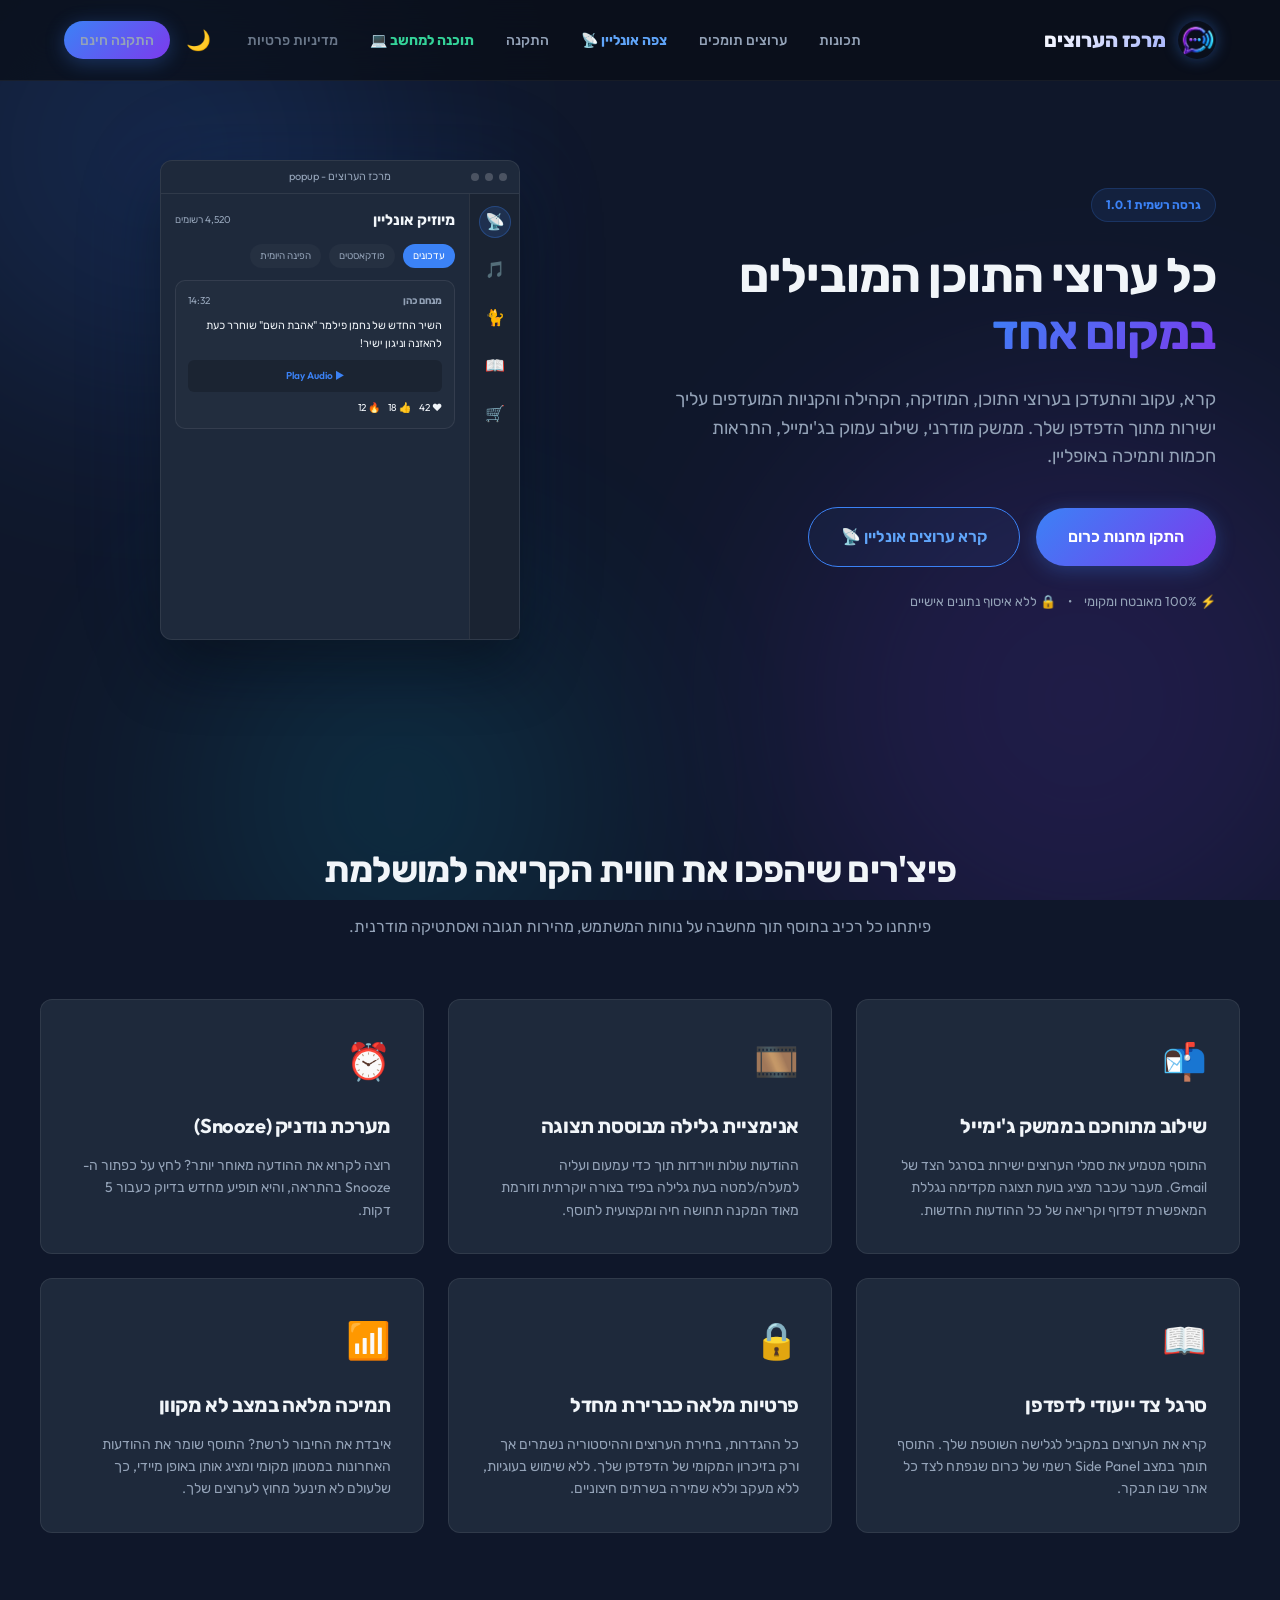
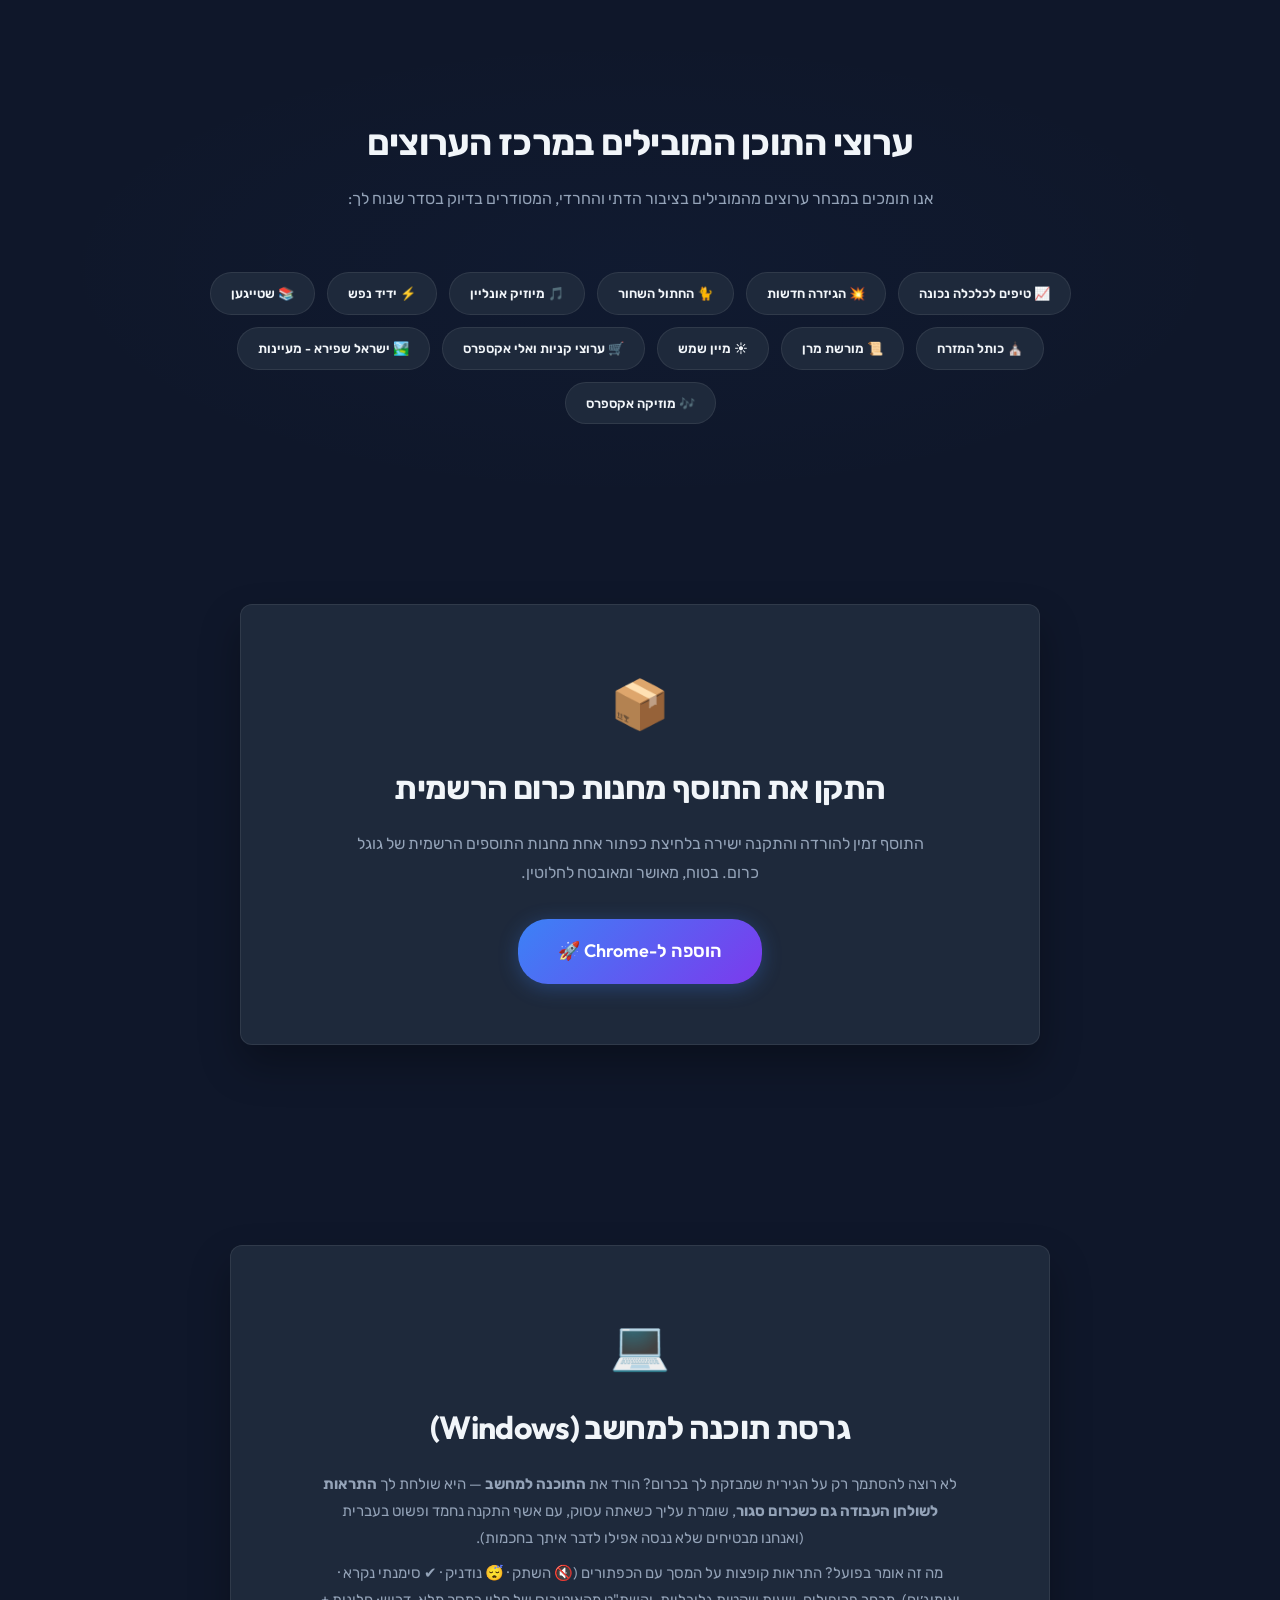
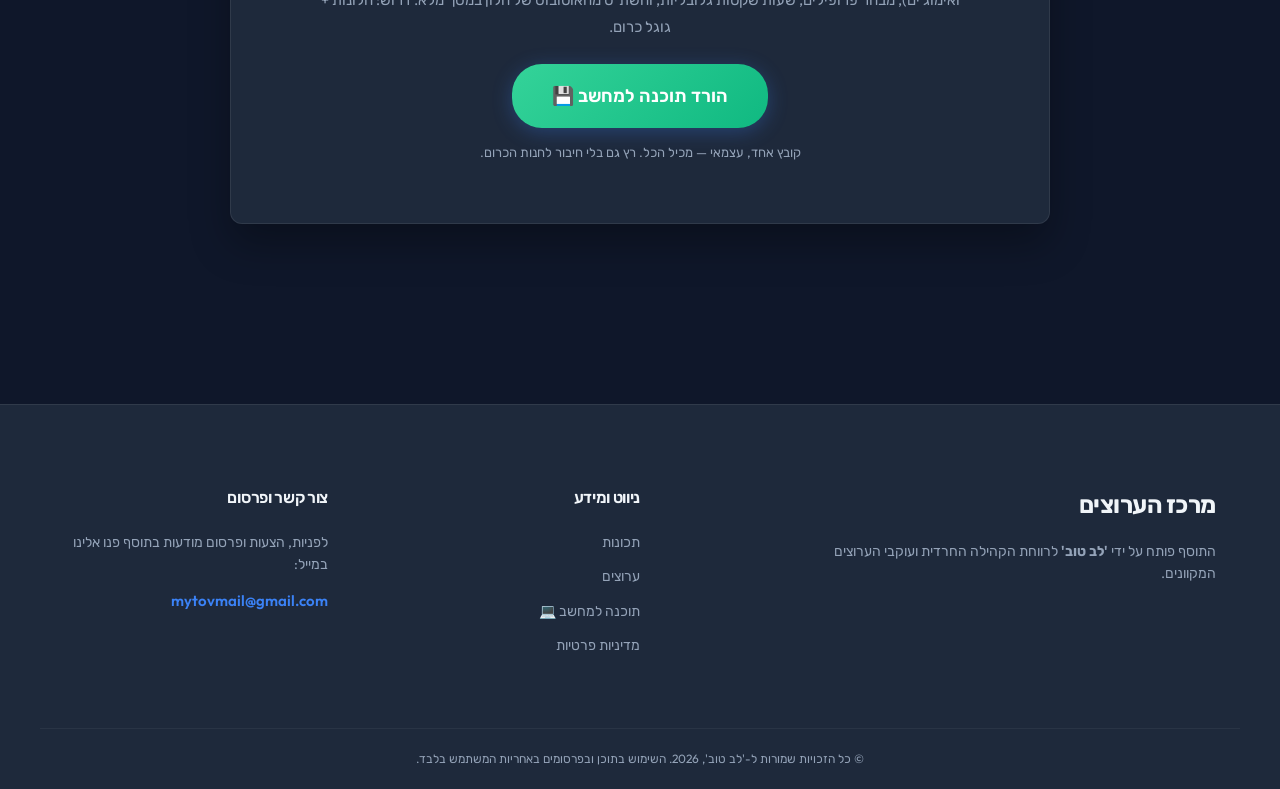
==== commit ba9c660d: "Add Windows desktop app section and download link Add a dedicated "תוכנה למחשב" (desktop app) sectio" ====
--- a/index.html
+++ b/index.html
@@ -29,6 +29,7 @@
         <a href="#channels">ערוצים תומכים</a>
         <a href="viewer.html" style="font-weight: 700; color: #60a5fa;">צפה אונליין 📡</a>
         <a href="#installation">התקנה</a>
+        <a href="#desktop" style="font-weight: 700; color: #34d399;">תוכנה למחשב 💻</a>
         <a href="privacy.html" class="nav-secondary">מדיניות פרטיות</a>
       <div style="display: flex; align-items: center; gap: 12px;">
         <button id="theme-toggle" class="theme-toggle-btn" title="שינוי מצב עיצוב" style="background: none; border: none; font-size: 20px; cursor: pointer; padding: 4px; display: flex; align-items: center; justify-content: center; color: var(--text);">🌙</button>
@@ -202,6 +203,23 @@
         <a href="https://chromewebstore.google.com/detail/%D7%9E%D7%A8%D7%9B%D7%96-%D7%94%D7%A2%D7%A8%D7%95%D7%A6%D7%99%D7%9D/jkabbnmfnadhmckacibcpaekbobldahj" target="_blank" class="btn btn-primary btn-lg" style="padding: 18px 40px; font-size: 18px;">הוספה ל-Chrome 🚀</a>
       </div>
     </section>
+
+    <!-- Desktop App Section -->
+    <section id="desktop" class="installation-section container" style="text-align: center;">
+      <div class="glass-card" style="padding: 60px 40px; max-width: 820px; margin: 0 auto; box-shadow: 0 20px 40px rgba(0,0,0,0.3);">
+        <div class="feature-icon" style="font-size: 48px; margin-bottom: 20px;">💻</div>
+        <h2 style="font-size: 32px; margin-bottom: 16px;">גרסת תוכנה למחשב (Windows)</h2>
+        <p style="color: var(--text-muted); font-size: 15px; max-width: 640px; margin: 0 auto 8px; line-height: 1.8;">
+          לא רוצה להסתמך רק על הגירית שמבזקת לך בכרום? הורד את <strong>התוכנה למחשב</strong> — היא שולחת לך <strong>התראות לשולחן העבודה גם כשכרום סגור</strong>, שומרת עליך כשאתה עסוק, עם אשף התקנה נחמד ופשוט בעברית (ואנחנו מבטיחים שלא ננסה אפילו לדבר איתך בחכמות).
+        </p>
+        <p style="color: var(--text-muted); font-size: 15px; max-width: 640px; margin: 0 auto 24px; line-height: 1.8;">
+          מה זה אומר בפועל? התראות קופצות על המסך עם הכפתורים (🔇 השתק · 😴 נודניק · ✔ סימנתי נקרא · ואימוג׳ים), מבחר פרופילים, שעות שקטות גלובליות, והשת"ט מהאוטובוס של חלון במסך מלא. דרוש: חלונות + גוגל כרום.
+        </p>
+        <a href="https://github.com/Lev-Good/Channel-Center-Website/releases/latest/download/Channel-Center-windows-installer.exe" class="btn btn-primary btn-lg" style="padding: 18px 40px; font-size: 18px; background: linear-gradient(135deg,#34d399,#10b981); border-color: #34d399;">הורד תוכנה למחשב 💾</a>
+        <p style="color: var(--text-muted); font-size: 13px; margin-top: 14px;">קובץ אחד, עצמאי — מכיל הכל. רץ גם בלי חיבור לחנות הכרום.</p>
+      </div>
+    </section>
+
   </main>
 
   <footer class="main-footer">
@@ -214,6 +232,7 @@
         <h4>ניווט ומידע</h4>
         <a href="#features">תכונות</a>
         <a href="#channels">ערוצים</a>
+        <a href="#desktop">תוכנה למחשב 💻</a>
         <a href="privacy.html">מדיניות פרטיות</a>
       </div>
       <div class="footer-contact">
--- a/style.css
+++ b/style.css
@@ -6,18 +6,18 @@
 }
 
 :root {
-  --bg-primary: #090b11;
-  --bg-secondary: #121520;
-  --bg-glass: rgba(255, 255, 255, 0.03);
-  --border-glass: rgba(255, 255, 255, 0.07);
-  --text: #f3f4f6;
-  --text-muted: #9ca3af;
+  --bg-primary: #0f172a;
+  --bg-secondary: #1e293b;
+  --bg-glass: #1e293b;
+  --border-glass: rgba(255, 255, 255, 0.08);
+  --text: #f1f5f9;
+  --text-muted: #94a3b8;
   --accent: #3b82f6;
-  --accent-glow: rgba(59, 130, 246, 0.5);
-  --accent-purple: #8b5cf6;
-  --radius-lg: 20px;
-  --radius-md: 12px;
-  --transition: all 0.3s cubic-bezier(0.16, 1, 0.3, 1);
+  --accent-glow: rgba(59, 130, 246, 0.3);
+  --accent-purple: #7c3aed;
+  --radius-lg: 12px;
+  --radius-md: 10px;
+  --transition: all 0.2s cubic-bezier(0.16, 1, 0.3, 1);
 }
 
 html {
@@ -669,13 +669,13 @@
 /* ☀️ Light Mode Styles & Variables */
 :root.light-mode {
   --bg-primary: #f8fafc;
-  --bg-secondary: #f1f5f9;
-  --bg-glass: rgba(255, 255, 255, 0.4);
-  --border-glass: rgba(15, 23, 42, 0.08);
+  --bg-secondary: #ffffff;
+  --bg-glass: #ffffff;
+  --border-glass: rgba(0, 0, 0, 0.08);
   --text: #0f172a;
-  --text-muted: #475569;
-  --accent: #2563eb;
-  --accent-glow: rgba(37, 99, 235, 0.2);
+  --text-muted: #64748b;
+  --accent: #3b82f6;
+  --accent-glow: rgba(59, 130, 246, 0.15);
   --accent-purple: #7c3aed;
 }
 
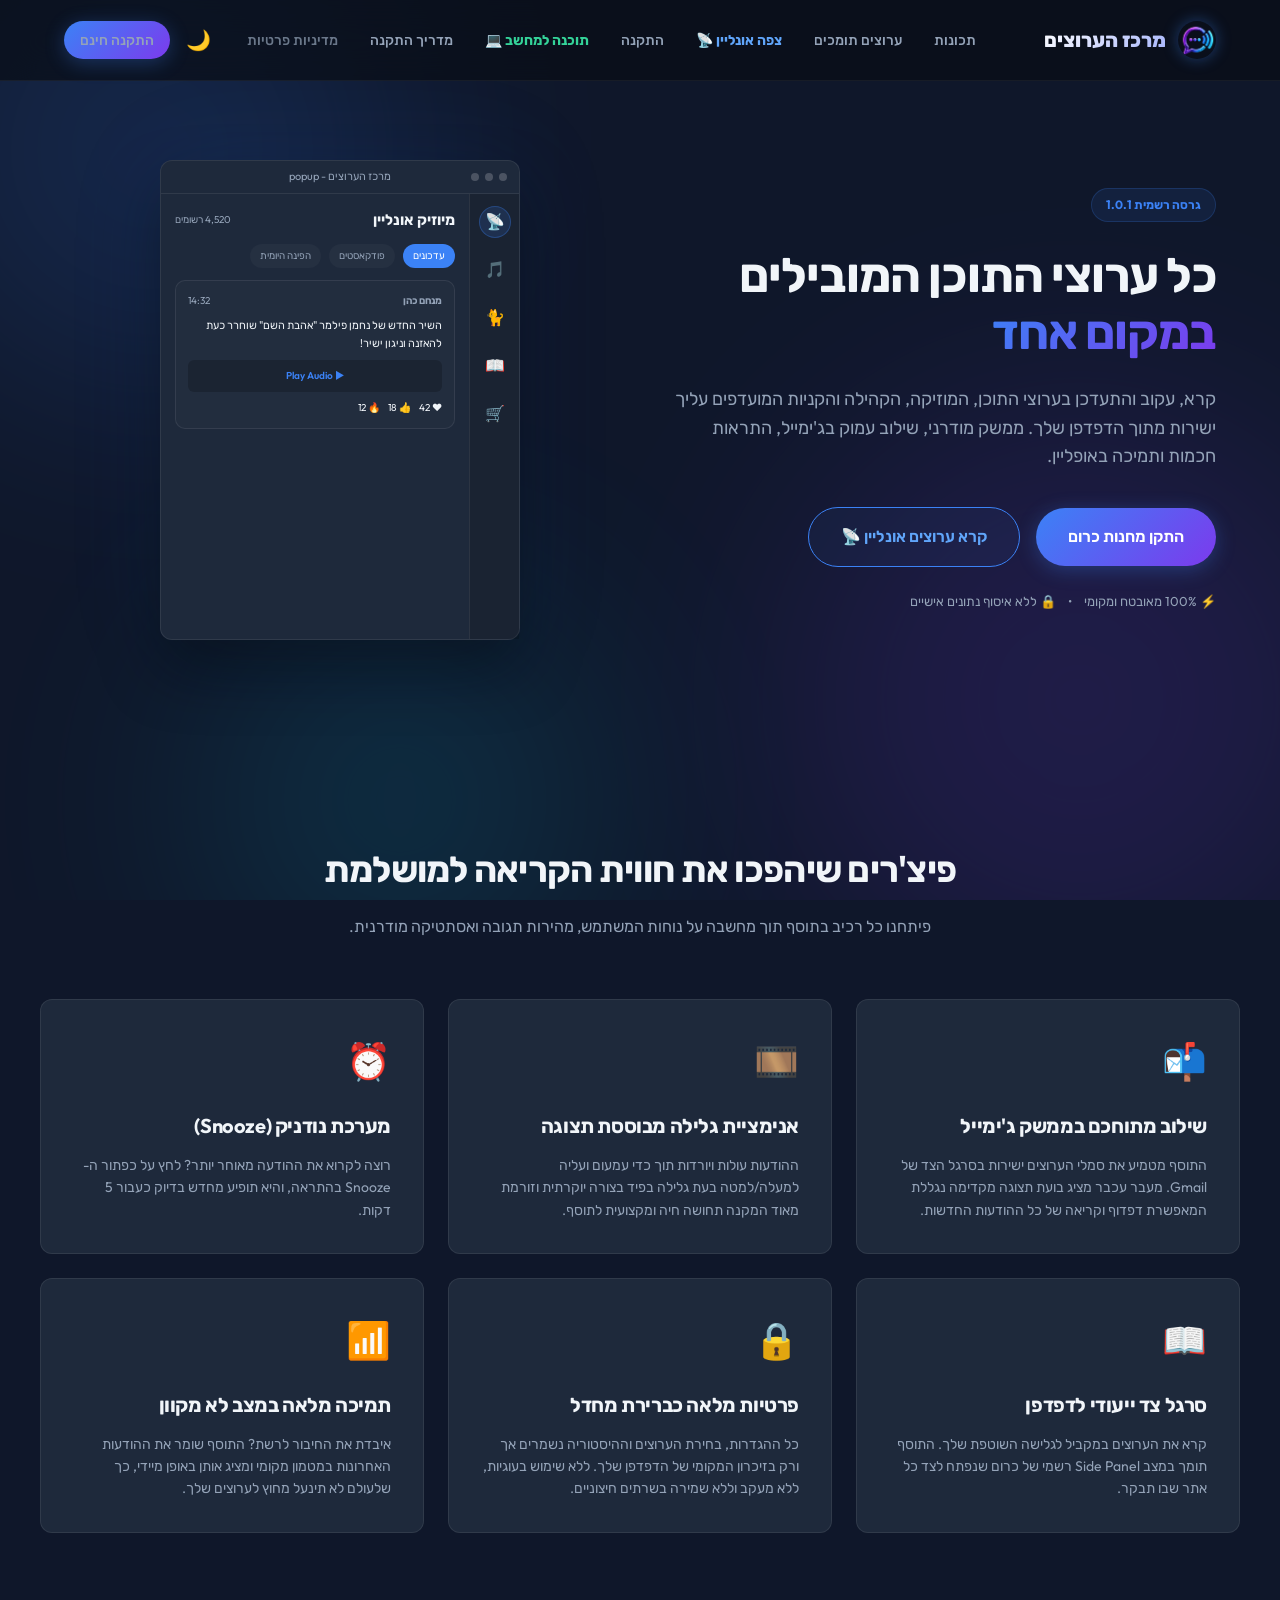
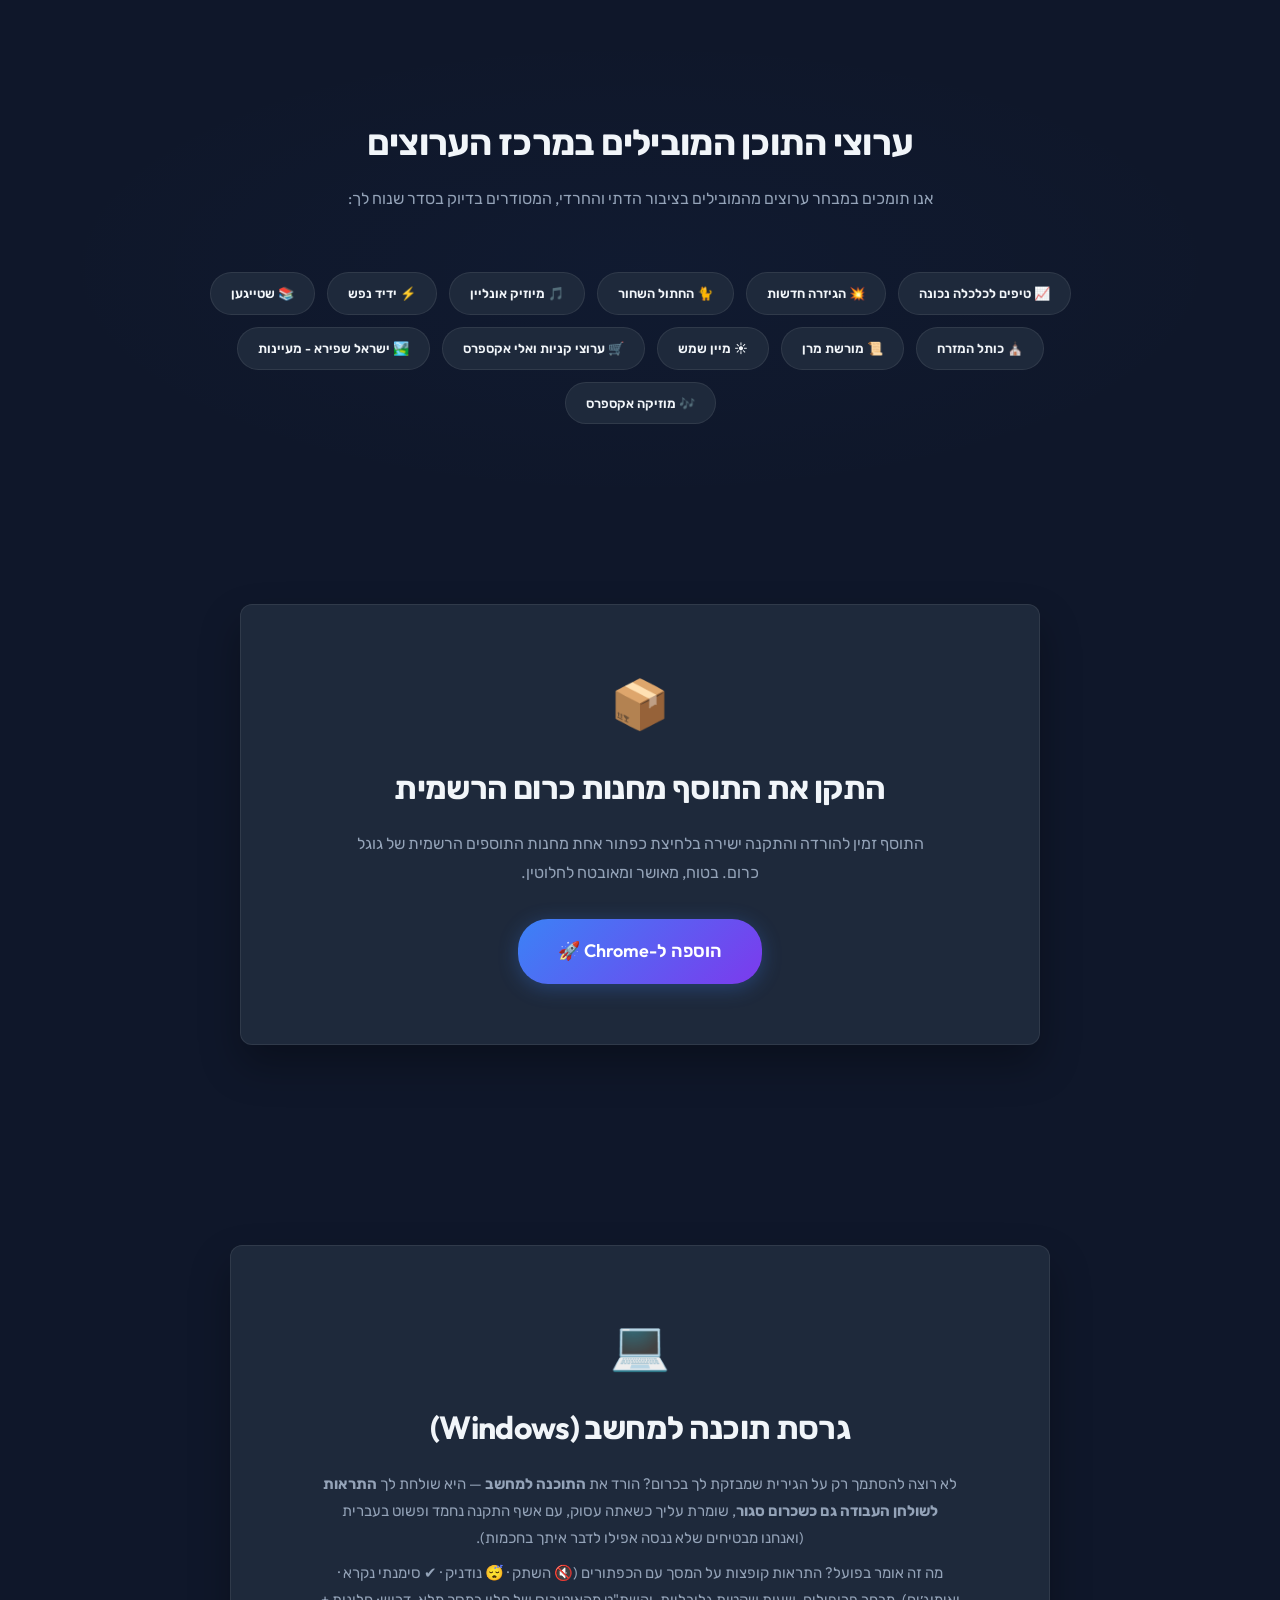
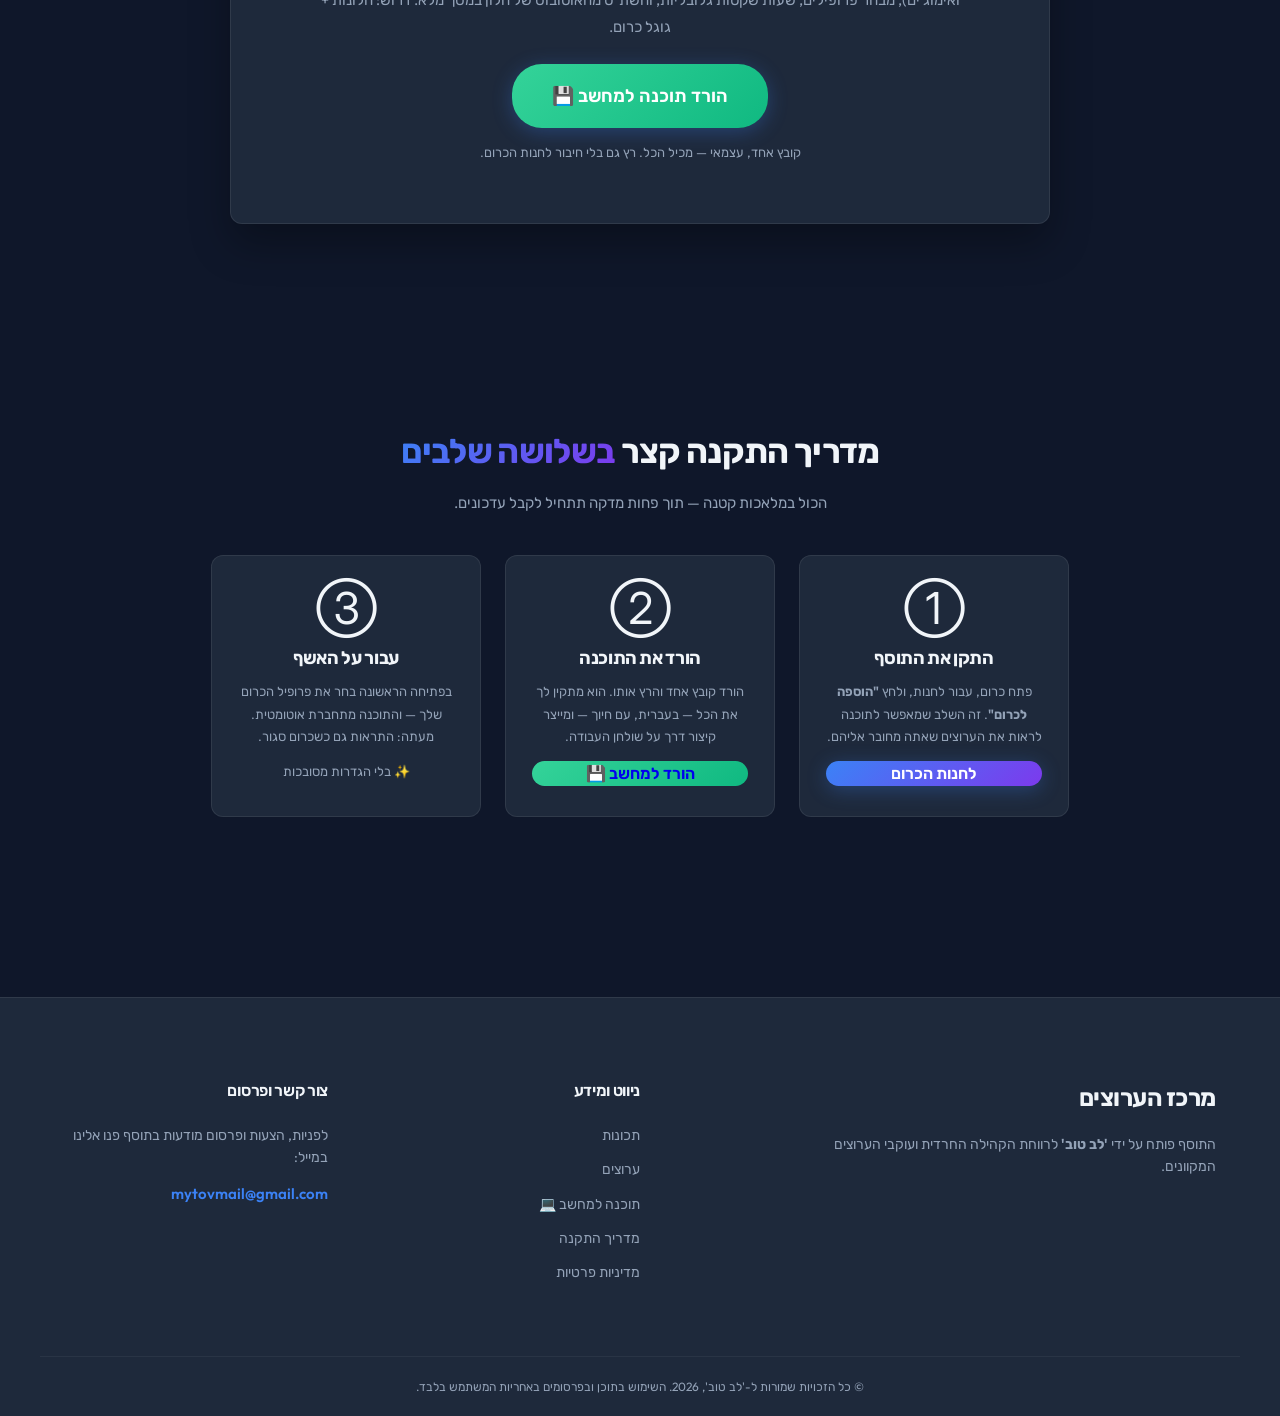
==== commit 39312b83: "Add 3-step installation guide to landing page Add a short visual guide (1. install extension, 2. dow" ====
--- a/index.html
+++ b/index.html
@@ -30,6 +30,7 @@
         <a href="viewer.html" style="font-weight: 700; color: #60a5fa;">צפה אונליין 📡</a>
         <a href="#installation">התקנה</a>
         <a href="#desktop" style="font-weight: 700; color: #34d399;">תוכנה למחשב 💻</a>
+        <a href="#guide">מדריך התקנה</a>
         <a href="privacy.html" class="nav-secondary">מדיניות פרטיות</a>
       <div style="display: flex; align-items: center; gap: 12px;">
         <button id="theme-toggle" class="theme-toggle-btn" title="שינוי מצב עיצוב" style="background: none; border: none; font-size: 20px; cursor: pointer; padding: 4px; display: flex; align-items: center; justify-content: center; color: var(--text);">🌙</button>
@@ -220,6 +221,38 @@
       </div>
     </section>
 
+    <!-- 3-Step Installation Guide -->
+    <section id="guide" class="features-section container" style="max-width: 900px;">
+      <div style="text-align: center; margin-bottom: 40px;">
+        <h2 style="font-size: 34px; margin-bottom: 12px;">מדריך התקנה קצר <span class="text-gradient">בשלושה שלבים</span></h2>
+        <p style="color: var(--text-muted); font-size: 15px;">הכול במלאכות קטנה — תוך פחות מדקה תתחיל לקבל עדכונים.</p>
+      </div>
+      <div style="display: flex; flex-wrap: wrap; gap: 24px; justify-content: center;">
+
+        <div class="glass-card" style="flex: 1 1 250px; max-width: 270px; padding: 30px 26px; text-align: center;">
+          <div style="font-size: 44px; line-height: 1;">①</div>
+          <h3 style="margin: 14px 0 8px; font-size: 18px;">התקן את התוסף</h3>
+          <p style="color: var(--text-muted); font-size: 13px; line-height: 1.7;">פתח כרום, עבור לחנות, ולחץ <strong>"הוספה לכרום"</strong>. זה השלב שמאפשר לתוכנה לראות את הערוצים שאתה מחובר אליהם.</p>
+          <a href="https://chromewebstore.google.com/detail/%D7%9E%D7%A8%D7%9B%D7%96-%D7%94%D7%A2%D7%A8%D7%95%D7%A6%D7%99%D7%9D/jkabbnmfnadhmckacibcpaekbobldahj" target="_blank" class="btn btn-primary" style="margin-top: 14px; width: 100%;">לחנות הכרום</a>
+        </div>
+
+        <div class="glass-card" style="flex: 1 1 250px; max-width: 270px; padding: 30px 26px; text-align: center;">
+          <div style="font-size: 44px; line-height: 1;">②</div>
+          <h3 style="margin: 14px 0 8px; font-size: 18px;">הורד את התוכנה</h3>
+          <p style="color: var(--text-muted); font-size: 13px; line-height: 1.7;">הורד קובץ אחד והרץ אותו. הוא מתקין לך את הכל — בעברית, עם חיוך — ומייצר קיצור דרך על שולחן העבודה.</p>
+          <a href="https://github.com/Lev-Good/Channel-Center-Website/releases/latest/download/Channel-Center-windows-installer.exe" class="btn" style="margin-top: 14px; width: 100%; background: linear-gradient(135deg,#34d399,#10b981); border-color: #34d399;">הורד למחשב 💾</a>
+        </div>
+
+        <div class="glass-card" style="flex: 1 1 250px; max-width: 270px; padding: 30px 26px; text-align: center;">
+          <div style="font-size: 44px; line-height: 1;">③</div>
+          <h3 style="margin: 14px 0 8px; font-size: 18px;">עבור על האשף</h3>
+          <p style="color: var(--text-muted); font-size: 13px; line-height: 1.7;">בפתיחה הראשונה בחר את פרופיל הכרום שלך — והתוכנה מתחברת אוטומטית. מעתה: התראות גם כשכרום סגור.</p>
+          <div style="margin-top: 14px; color: var(--text-muted); font-size: 13px;">✨ בלי הגדרות מסובכות</div>
+        </div>
+
+      </div>
+    </section>
+
   </main>
 
   <footer class="main-footer">
@@ -233,6 +266,7 @@
         <a href="#features">תכונות</a>
         <a href="#channels">ערוצים</a>
         <a href="#desktop">תוכנה למחשב 💻</a>
+        <a href="#guide">מדריך התקנה</a>
         <a href="privacy.html">מדיניות פרטיות</a>
       </div>
       <div class="footer-contact">
